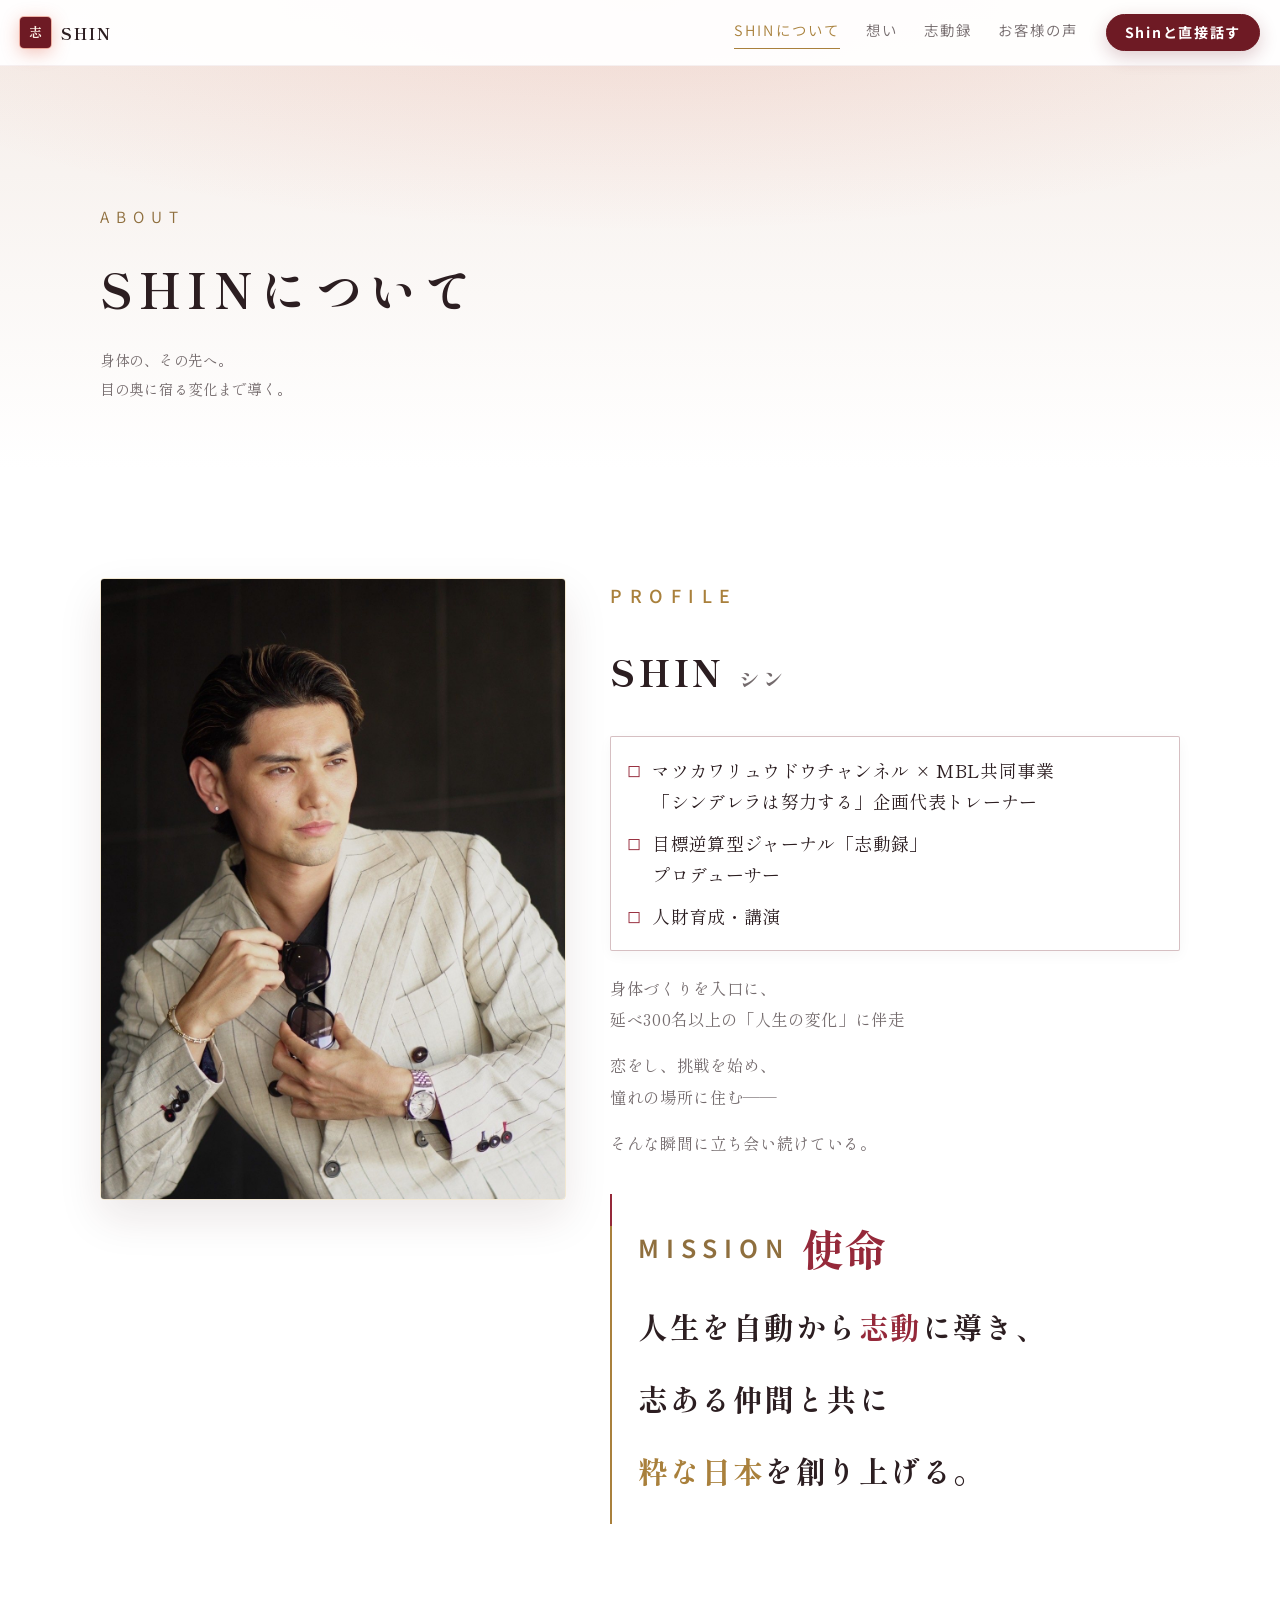
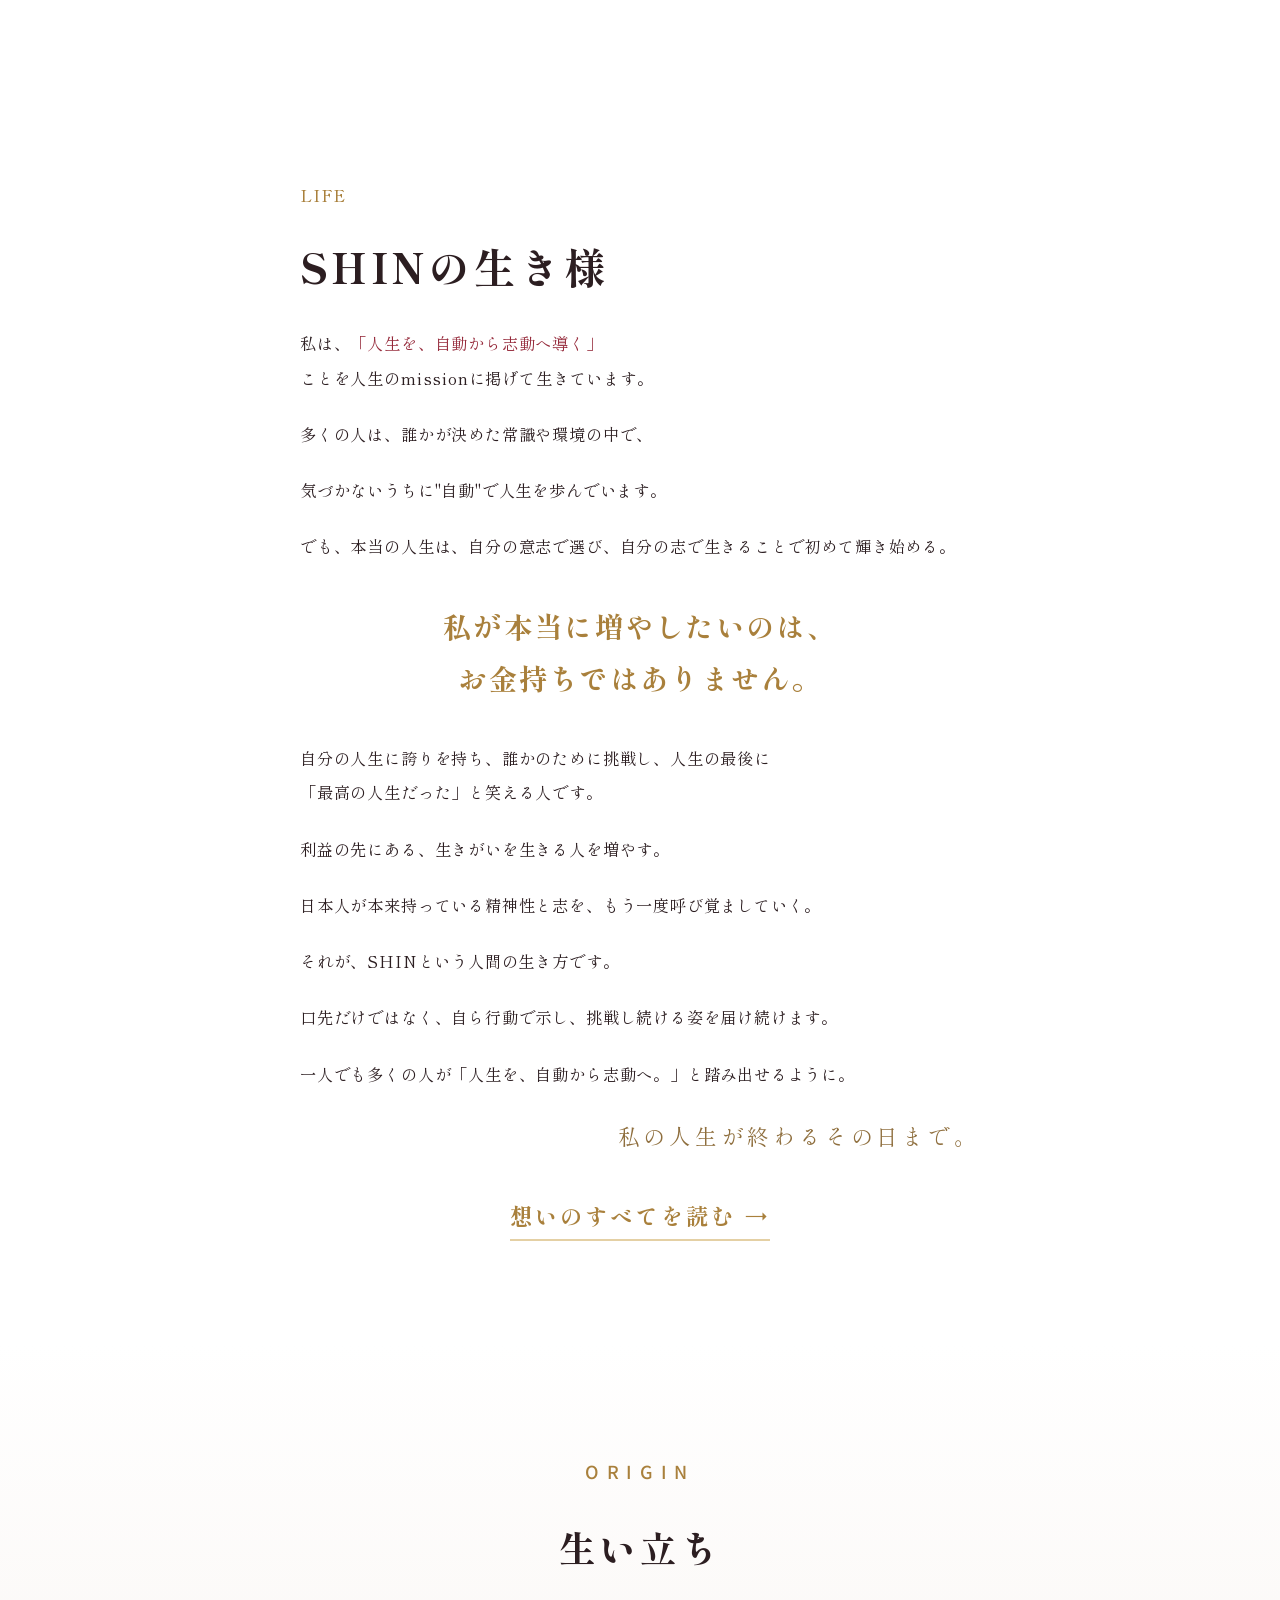
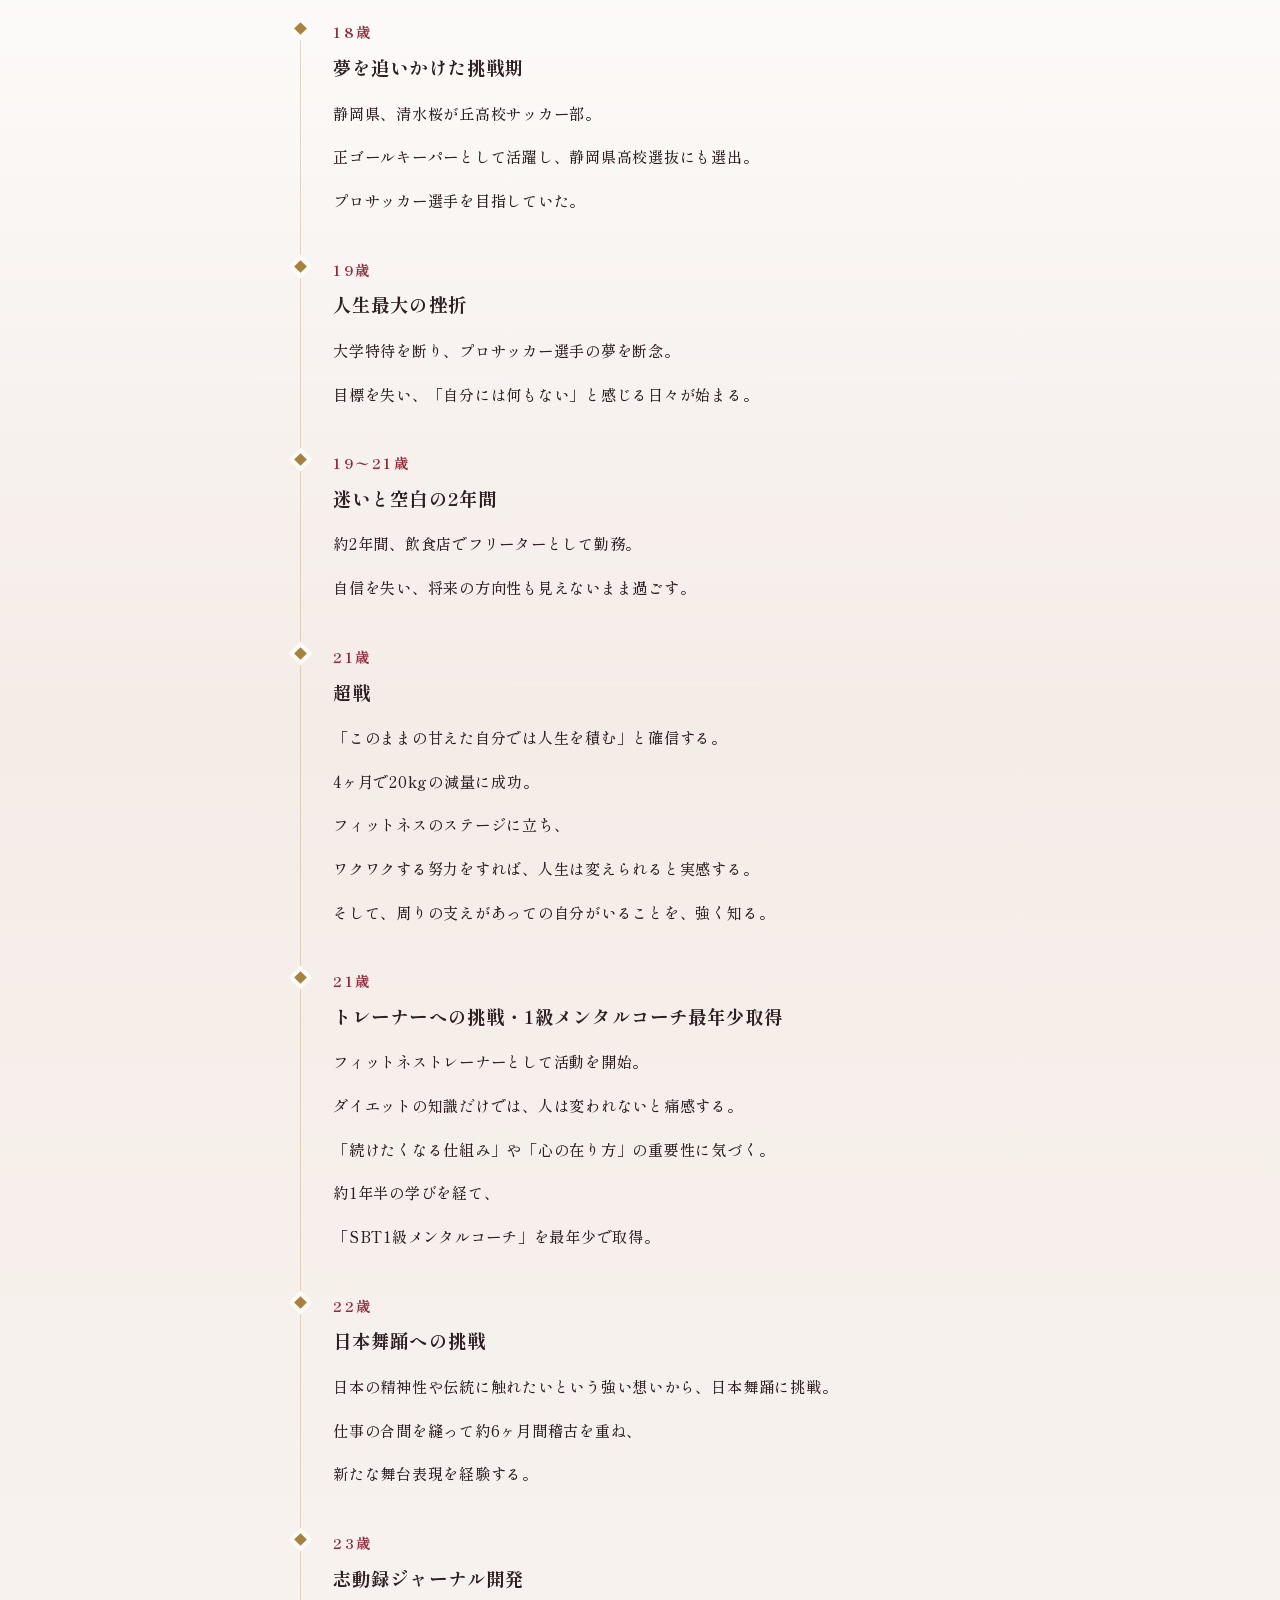
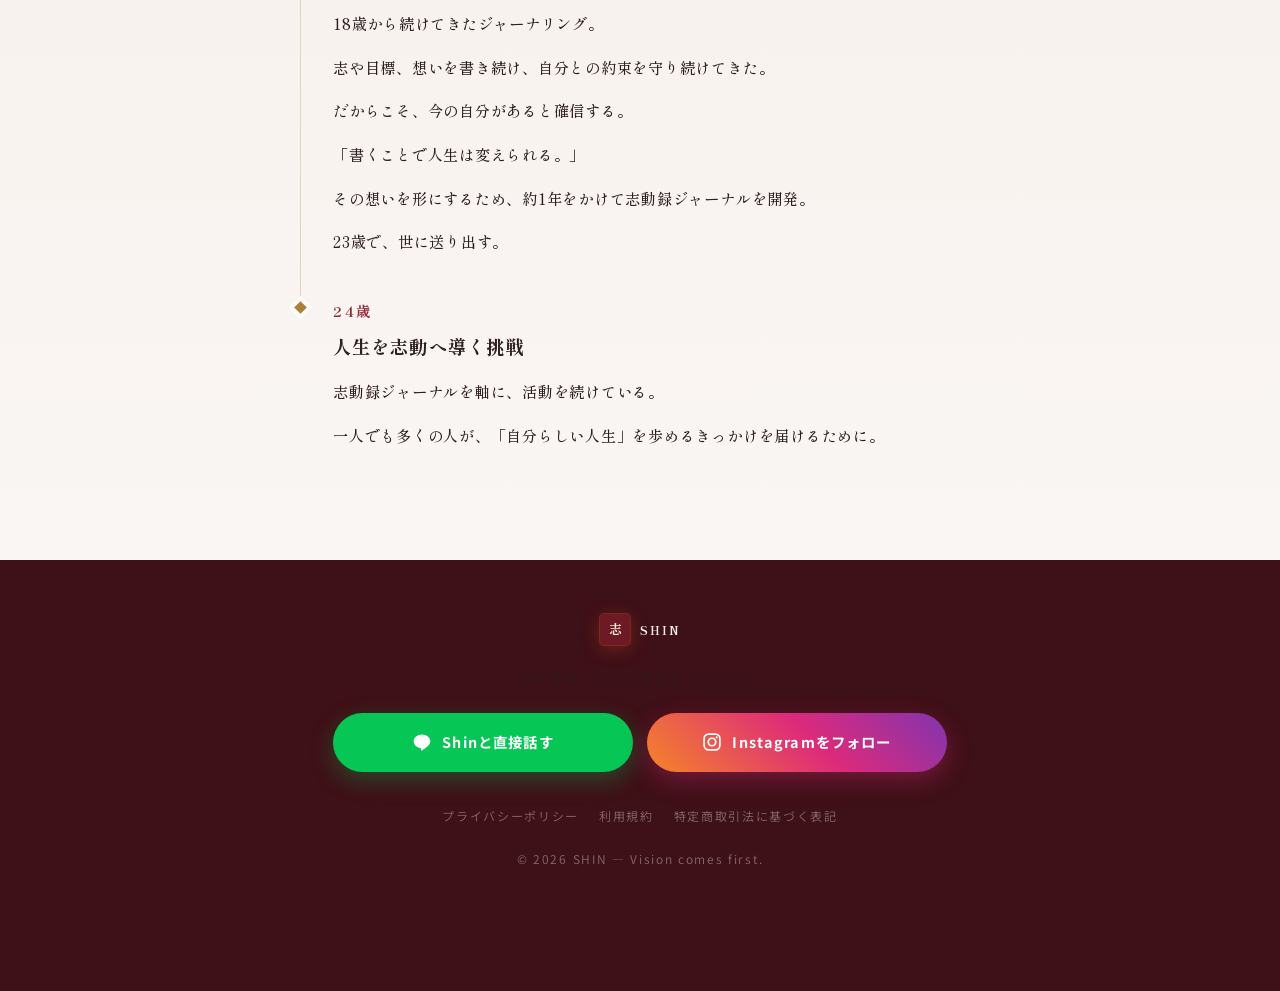
==== about.html @ 87d33501 "フッターに利用規約・特商法・プライバシーへのリンクを追加する。 Co-authored-by: Cursor <cursoragent@cursor.com>" ====
<!DOCTYPE html>
<html lang="ja">
<head>
<meta charset="UTF-8">
<meta name="viewport" content="width=device-width, initial-scale=1.0">
<title>SHINについて｜SHIN Official Website</title>
<meta name="description" content="SHINのプロフィール・ミッション・活動内容。">
<link rel="preconnect" href="https://fonts.googleapis.com">
<link rel="preconnect" href="https://fonts.gstatic.com" crossorigin>
<link href="https://fonts.googleapis.com/css2?family=Shippori+Mincho:wght@500;600;700;800&family=Noto+Sans+JP:wght@350;400;500;700&display=swap" rel="stylesheet">
<link rel="stylesheet" href="css/1-tokens.css">
<link rel="stylesheet" href="css/2-base.css">
<link rel="stylesheet" href="css/3-layout.css">
<link rel="stylesheet" href="css/4-components.css">
<link rel="stylesheet" href="css/5-blocks.css">
<link rel="stylesheet" href="css/pages/about.css">
<link rel="stylesheet" href="css/cta.css">
</head>
<body>
<header>
  <a class="brand home-brand" href="index.html" aria-label="SHIN ホーム"><span class="seal">志</span>SHIN</a>
  <div class="header-right">
  <nav><a href="about.html" class="act">SHINについて</a><a href="story.html" class="">想い</a><a href="journal.html" class="">志動録</a><a href="voice.html" class="">お客様の声</a></nav>
  <button class="nav-toggle" type="button" aria-label="メニューを開く" aria-expanded="false"><span></span><span></span></button>
  <a class="header-cta header-cta-line" href="https://lin.ee/riYjWrx" target="_blank" rel="noopener"><span class="cta-label-long">Shinと直接話す</span><span class="cta-label-short">直接話す</span></a>
  </div>
</header>

<div class="page-hero">
  <div class="wrap">
    <span class="en">ABOUT</span>
    <h1>SHINについて</h1>
    <p class="desc">身体の、その先へ。<br>目の奥に宿る変化まで導く。</p>
  </div>
</div>
<section>
  <div class="wrap prof-grid">
    <div class="prof-visual">
      <div class="prof-photo fx"><img src="img/hero_sunglasses.jpg" alt="SHIN" loading="lazy"></div>
    </div>
    <div>
      <p class="eyebrow fx">PROFILE</p>
      <h2 class="fx">SHIN<span style="font-size:.55em;color:var(--ink-dim);margin-left:14px;letter-spacing:.2em">シン</span></h2>
      <ul class="prof-roles fx">
        <li><span class="prof-role-main"><span class="role-keep">マツカワリュウドウチャンネル × MBL共同事業</span><br>「シンデレラは努力する」企画代表トレーナー</span></li>
        <li><span class="prof-role-main">目標逆算型ジャーナル「志動録」<br>プロデューサー</span></li>
        <li><span class="prof-role-main">人財育成・講演</span></li>
      </ul>
      <div class="prof-leads">
        <p class="lead fx">身体づくりを入口に、<br>延べ300名以上の「人生の変化」に伴走</p>
        <p class="lead fx">恋をし、挑戦を始め、<br>憧れの場所に住む——</p>
        <p class="lead fx">そんな瞬間に立ち会い続けている。</p>
      </div>
      <div class="mission-block fx">
        <p class="mission-label">MISSION<em>使命</em></p>
        <div class="mission-lines">
          <p>人生を自動から<span style="color:var(--vermilion-bright)">志動</span>に導き、</p>
          <p>志ある仲間と共に</p>
          <p><span style="color:var(--gold)">粋な日本</span>を創り上げる。</p>
        </div>
      </div>
    </div>
  </div>
</section>

<section class="life-sec">
  <div class="wrap life-body">
    <p class="eyebrow fx">LIFE</p>
    <h2 class="fx">SHINの生き様</h2>
    <p class="fx">私は、<em>「人生を、自動から志動へ導く」</em><br>ことを人生のmissionに掲げて生きています。</p>
    <p class="fx">多くの人は、誰かが決めた常識や環境の中で、</p>
    <p class="fx">気づかないうちに"自動"で人生を歩んでいます。</p>
    <p class="fx">でも、本当の人生は、自分の意志で選び、自分の志で生きることで初めて輝き始める。</p>
    <p class="pull fx">私が本当に増やしたいのは、<br>お金持ちではありません。</p>
    <p class="fx">自分の人生に誇りを持ち、誰かのために挑戦し、人生の最後に「最高の人生だった」と笑える人です。</p>
    <p class="fx">利益の先にある、生きがいを生きる人を増やす。</p>
    <p class="fx">日本人が本来持っている精神性と志を、もう一度呼び覚ましていく。</p>
    <p class="fx">それが、SHINという人間の生き方です。</p>
    <p class="fx">口先だけではなく、自ら行動で示し、挑戦し続ける姿を届け続けます。</p>
    <p class="fx">一人でも多くの人が「人生を、自動から志動へ。」と踏み出せるように。</p>
    <p class="sig fx">私の人生が終わるその日まで。</p>
    <div class="fx" style="margin-top:40px;text-align:center"><a class="link-more" href="story.html">想いのすべてを読む →</a></div>
  </div>
</section>

<section class="origin-sec">
  <div class="wrap">
    <p class="eyebrow center fx">ORIGIN</p>
    <h2 class="fx" style="text-align:center;margin-bottom:40px">生い立ち</h2>
    <div class="origin-list">
      <article class="origin-item fx">
        <div class="origin-age">18歳</div>
        <h3 class="origin-title">夢を追いかけた挑戦期</h3>
        <div class="origin-body">
          <p>静岡県、清水桜が丘高校サッカー部。</p>
          <p>正ゴールキーパーとして活躍し、静岡県高校選抜にも選出。</p>
          <p>プロサッカー選手を目指していた。</p>
        </div>
      </article>
      <article class="origin-item fx">
        <div class="origin-age">19歳</div>
        <h3 class="origin-title">人生最大の挫折</h3>
        <div class="origin-body">
          <p>大学特待を断り、プロサッカー選手の夢を断念。</p>
          <p>目標を失い、「自分には何もない」と感じる日々が始まる。</p>
        </div>
      </article>
      <article class="origin-item fx">
        <div class="origin-age">19〜21歳</div>
        <h3 class="origin-title">迷いと空白の2年間</h3>
        <div class="origin-body">
          <p>約2年間、飲食店でフリーターとして勤務。</p>
          <p>自信を失い、将来の方向性も見えないまま過ごす。</p>
        </div>
      </article>
      <article class="origin-item fx">
        <div class="origin-age">21歳</div>
        <h3 class="origin-title">超戦</h3>
        <div class="origin-body">
          <p>「このままの甘えた自分では人生を積む」と確信する。</p>
          <p>4ヶ月で20kgの減量に成功。</p>
          <p>フィットネスのステージに立ち、</p>
          <p>ワクワクする努力をすれば、人生は変えられると実感する。</p>
          <p>そして、周りの支えがあっての自分がいることを、強く知る。</p>
        </div>
      </article>
      <article class="origin-item fx">
        <div class="origin-age">21歳</div>
        <h3 class="origin-title">トレーナーへの挑戦・1級メンタルコーチ最年少取得</h3>
        <div class="origin-body">
          <p>フィットネストレーナーとして活動を開始。</p>
          <p>ダイエットの知識だけでは、人は変われないと痛感する。</p>
          <p>「続けたくなる仕組み」や「心の在り方」の重要性に気づく。</p>
          <p>約1年半の学びを経て、</p>
          <p>「SBT1級メンタルコーチ」を最年少で取得。</p>
        </div>
      </article>
      <article class="origin-item fx">
        <div class="origin-age">22歳</div>
        <h3 class="origin-title">日本舞踊への挑戦</h3>
        <div class="origin-body">
          <p>日本の精神性や伝統に触れたいという強い想いから、日本舞踊に挑戦。</p>
          <p>仕事の合間を縫って約6ヶ月間稽古を重ね、</p>
          <p>新たな舞台表現を経験する。</p>
        </div>
      </article>
      <article class="origin-item fx">
        <div class="origin-age">23歳</div>
        <h3 class="origin-title">志動録ジャーナル開発</h3>
        <div class="origin-body">
          <p>18歳から続けてきたジャーナリング。</p>
          <p>志や目標、想いを書き続け、自分との約束を守り続けてきた。</p>
          <p>だからこそ、今の自分があると確信する。</p>
          <p>「書くことで人生は変えられる。」</p>
          <p>その想いを形にするため、約1年をかけて志動録ジャーナルを開発。</p>
          <p>23歳で、世に送り出す。</p>
        </div>
      </article>
      <article class="origin-item fx">
        <div class="origin-age">24歳</div>
        <h3 class="origin-title">人生を志動へ導く挑戦</h3>
        <div class="origin-body">
          <p>志動録ジャーナルを軸に、活動を続けている。</p>
          <p>一人でも多くの人が、「自分らしい人生」を歩めるきっかけを届けるために。</p>
        </div>
      </article>
    </div>
  </div>
</section>

<footer>
  <a class="brand" href="index.html"><span class="seal">志</span>SHIN</a>
  <p class="follow-lead">最新情報・日々の発信はこちらから</p>
  <div class="sns-btns">
    <a class="sns-btn line" href="https://lin.ee/riYjWrx" target="_blank" rel="noopener">
      <svg viewBox="0 0 24 24" width="20" height="20" fill="currentColor" aria-hidden="true"><path d="M12 3C6.5 3 2 6.7 2 11.2c0 4 3.4 7.4 8 8.1.3.1.8.2.9.5.1.3.1.7 0 1 0 0-.1.7-.1.8-.1.3-.2 1 .9.5s5.8-3.4 7.9-5.9c1.5-1.6 2.4-3.2 2.4-5C22 6.7 17.5 3 12 3z"/></svg>
      Shinと直接話す
    </a>
    <a class="sns-btn ig" href="https://www.instagram.com/shinnnn.1/" target="_blank" rel="noopener">
      <svg viewBox="0 0 24 24" width="20" height="20" fill="none" stroke="currentColor" stroke-width="2"><rect x="2.5" y="2.5" width="19" height="19" rx="5.5"/><circle cx="12" cy="12" r="4.5"/><circle cx="17.6" cy="6.4" r="1.3" fill="currentColor" stroke="none"/></svg>
      Instagramをフォロー
    </a>
  </div>
  <div class="footer-legal" aria-label="規約・ポリシー">
    <a href="privacy.html">プライバシーポリシー</a>
    <a href="terms.html">利用規約</a>
    <a href="tokusho.html">特定商取引法に基づく表記</a>
  </div>
  <p>© 2026 SHIN — Vision comes first.</p>
</footer>
<div class="sticky-cta" id="stickyCta"><a class="btn-line" href="https://lin.ee/riYjWrx" target="_blank" rel="noopener"><svg viewBox="0 0 24 24" width="20" height="20" fill="currentColor" aria-hidden="true"><path d="M12 3C6.5 3 2 6.7 2 11.2c0 4 3.4 7.4 8 8.1.3.1.8.2.9.5.1.3.1.7 0 1 0 0-.1.7-.1.8-.1.3-.2 1 .9.5s5.8-3.4 7.9-5.9c1.5-1.6 2.4-3.2 2.4-5C22 6.7 17.5 3 12 3z"/></svg>Shinと直接話す</a></div>
<script>
const io=new IntersectionObserver(es=>{es.forEach(e=>{if(e.isIntersecting){e.target.classList.add('on');io.unobserve(e.target)}})},{threshold:.15});
document.querySelectorAll('.fx').forEach(el=>io.observe(el));
const st=document.getElementById('stickyCta');
if(st){const h=document.querySelector('.page-hero,.hero,.j-hero');
if(h){new IntersectionObserver(es=>{st.classList.toggle('show',!es[0].isIntersecting)},{threshold:.1}).observe(h);}}
const navToggle=document.querySelector('.nav-toggle');
if(navToggle){
  const closeNav=()=>{navToggle.setAttribute('aria-expanded','false');document.body.classList.remove('nav-open')};
  navToggle.addEventListener('click',()=>{
    const open=navToggle.getAttribute('aria-expanded')==='true';
    navToggle.setAttribute('aria-expanded',open?'false':'true');
    document.body.classList.toggle('nav-open',!open);
  });
  document.querySelectorAll('header nav a').forEach(a=>a.addEventListener('click',closeNav));
  window.addEventListener('keydown',e=>{if(e.key==='Escape')closeNav()});
}

</script>
</body>
</html>
---- css/1-tokens.css ----
:root{
  --bg-deep:#F4ECE7; --bg-wine:#FFFFFF; --bg-wine-2:#FAF6F3;
  --gold:#A9803C; --gold-soft:#8F6F3E;
  --vermilion:#6E1A24; --vermilion-bright:#95293A;
  --enji-deep:#3E1017;
  --ink:#2C1E21; --ink-dim:rgba(44,30,33,.66);
  --serif:'Shippori Mincho',serif; --sans:'Noto Sans JP',sans-serif;
  --maxw:1080px;
}
---- css/2-base.css ----
*{margin:0;padding:0;box-sizing:border-box}
html{scroll-behavior:smooth;overflow-x:clip}
body{background:var(--bg-wine);color:var(--ink);font-family:var(--sans);font-weight:350;line-height:2;letter-spacing:.06em;overflow-x:hidden;line-break:strict;word-break:keep-all}
h1,h2,h3{text-wrap:balance}
p{text-wrap:pretty}
img{max-width:100%;display:block}
a{color:inherit;text-decoration:none}
.fx{opacity:0;transform:translateY(26px);transition:opacity .9s cubic-bezier(.2,.7,.2,1),transform .9s cubic-bezier(.2,.7,.2,1)}
.fx.on{opacity:1;transform:none}
@media(prefers-reduced-motion:reduce){*,*::before,*::after{animation:none!important;transition:none!important}.fx{opacity:1;transform:none}}

@media (max-width: 819px) {
  body {
    letter-spacing: .04em;
    line-height: 1.85;
  }
}
---- css/3-layout.css ----
.seal{display:inline-flex;align-items:center;justify-content:center;width:2.6em;height:2.6em;background:var(--vermilion);color:#FBEFE4;font-family:var(--serif);font-weight:800;font-size:1rem;border-radius:4px;box-shadow:0 0 0 1px rgba(216,73,43,.35),0 4px 18px rgba(216,73,43,.35);letter-spacing:0;line-height:1}
header{position:fixed;top:0;left:0;right:0;z-index:100;display:flex;align-items:center;justify-content:space-between;gap:20px;padding:14px 20px;background:rgba(255,255,255,.94);border-bottom:1px solid rgba(110,26,36,.06)}
.brand{display:flex;align-items:center;gap:10px;font-family:var(--serif);font-weight:700;letter-spacing:.14em}
.brand .seal{font-size:.8rem;width:2.4em;height:2.4em}
.home-brand{color:var(--ink);flex-shrink:0;transition:opacity .3s}
.home-brand:hover{opacity:.72}
.header-right{display:flex;align-items:center;gap:28px;margin-left:auto}
.nav-toggle{display:inline-flex;flex-direction:column;justify-content:center;gap:6px;width:42px;height:42px;padding:10px;border:1px solid rgba(169,128,60,.45);background:rgba(255,255,255,.72);cursor:pointer;border-radius:2px;transition:border-color .3s,background .3s;position:relative;z-index:2}
.nav-toggle span{display:block;height:1px;background:var(--gold);transition:transform .3s,opacity .3s}
.nav-toggle[aria-expanded="true"]{border-color:var(--vermilion);background:#fff}
.nav-toggle[aria-expanded="true"] span:nth-child(1){transform:translateY(3.5px) rotate(45deg)}
.nav-toggle[aria-expanded="true"] span:nth-child(2){transform:translateY(-3.5px) rotate(-45deg)}
header nav{display:none}
.header-cta{font-size:.82rem;letter-spacing:.12em;border:1px solid var(--gold);color:var(--gold);padding:8px 14px;border-radius:2px;transition:background .3s,color .3s;white-space:nowrap}
.header-cta:hover{background:var(--vermilion);border-color:var(--vermilion);color:#fff}
@media(max-width:819px){
  header{padding:10px 14px}
  .header-right{gap:10px}
  .brand{font-size:.95rem;gap:8px}
  .brand .seal{font-size:.72rem;width:2.1em;height:2.1em}
  header nav{
    position:fixed;
    top:62px;
    left:14px;
    right:14px;
    display:none;
    flex-direction:column;
    gap:0;
    padding:8px 0;
    background:#fff;
    border:1px solid rgba(169,128,60,.28);
    border-radius:4px;
    box-shadow:0 18px 40px rgba(62,16,23,.16);
    z-index:110;
  }
  body.nav-open header nav{display:flex}
  header nav a{display:block;padding:16px 22px;font-size:.95rem;letter-spacing:.18em;color:var(--ink);border-bottom:1px solid rgba(110,26,36,.08)}
  header nav a:last-child{border-bottom:none}
  header nav a.act{color:var(--vermilion-bright);border-bottom-color:rgba(110,26,36,.08)}
  header nav a:hover{color:var(--gold);background:rgba(249,243,238,.7)}
  section{overflow-x:clip;padding:80px 16px 64px}
  .sticky-cta{padding-bottom:calc(12px + env(safe-area-inset-bottom))}
}
@media(min-width:820px){
  .nav-toggle{display:none}
  header nav{display:flex;gap:26px;font-size:.9rem;letter-spacing:.14em;position:static;opacity:1;visibility:visible;transform:none;pointer-events:auto;background:none;border:none;box-shadow:none;padding:0;flex-direction:row}
  header nav a{color:var(--ink-dim);padding:0;border:none;font-size:inherit}
  header nav a.act{color:var(--gold);border-bottom:1px solid var(--gold);padding-bottom:4px}
  header nav a:hover{color:var(--gold);background:none}
  .header-cta{font-size:.88rem;padding:8px 18px}
}
section{padding:110px 24px;position:relative}
.wrap{max-width:var(--maxw);margin:0 auto}
.eyebrow{display:flex;align-items:center;gap:18px;font-size:clamp(.98rem,1.6vw,1.12rem);letter-spacing:.42em;color:var(--gold);margin-bottom:26px;font-weight:500}
.eyebrow::before{display:none}
.eyebrow.center{justify-content:center}
.eyebrow-lg{font-size:clamp(1.15rem,4.6vw,1.55rem);font-weight:700;letter-spacing:.28em;margin-bottom:22px}
footer{background:var(--enji-deep);padding:54px 24px 120px;text-align:center;font-size:.75rem;color:rgba(245,239,230,.4);letter-spacing:.14em}
footer .brand{justify-content:center;margin-bottom:20px;color:#F5EDE7}
.footer-legal{display:flex;flex-direction:column;align-items:center;gap:10px;margin:8px 0 22px;list-style:none;padding:0;position:static;background:none;border:none;box-shadow:none}
.footer-legal a{color:rgba(245,239,230,.4);font-size:.75rem;letter-spacing:.14em;line-height:1.6;text-decoration:none;transition:color .25s,opacity .25s}
.footer-legal a:hover{color:rgba(245,239,230,.7)}
@media(min-width:560px){
  .footer-legal{flex-direction:row;flex-wrap:wrap;justify-content:center;gap:8px 20px}
}
.follow-lead{color:var(--ink-dim);font-size:.8rem;letter-spacing:.16em;margin-bottom:22px}
.sns-btns{display:flex;flex-direction:column;gap:14px;align-items:center;margin-bottom:34px}
@media(min-width:560px){.sns-btns{flex-direction:row;justify-content:center}}
.sns-btn{display:inline-flex;align-items:center;justify-content:center;gap:10px;width:min(100%,300px);padding:15px 22px;border-radius:999px;font-size:.9rem;font-weight:700;letter-spacing:.08em;color:#fff;transition:transform .3s,box-shadow .3s}
.sns-btn:hover{transform:translateY(-2px)}
.sns-btn.ig{background:linear-gradient(45deg,#F58529,#DD2A7B 55%,#8134AF);box-shadow:0 8px 24px rgba(221,42,123,.35)}
.sns-btn.line{background:#06C755;box-shadow:0 8px 24px rgba(6,199,85,.3)}
.sticky-cta{position:fixed;left:0;right:0;bottom:0;z-index:60;padding:12px 16px calc(12px + env(safe-area-inset-bottom));background:linear-gradient(0deg,rgba(255,255,255,.97),rgba(255,255,255,.9));border-top:1px solid rgba(110,26,36,.15);box-shadow:0 -8px 24px rgba(62,16,23,.08);transform:translateY(110%);transition:transform .5s cubic-bezier(.2,.7,.2,1)}
.sticky-cta.show{transform:none}
.sticky-cta a{display:block;text-align:center;font-weight:700;font-size:.92rem;letter-spacing:.14em;color:#fff;background:linear-gradient(90deg,#5A1420,#8A2334);padding:15px;border-radius:999px}
@media(min-width:820px){.sticky-cta{display:none}}

/* dissolved from mobile.css — shared layout mobile */
@media (max-width: 819px) {

  html { overflow-x: clip; }
  .wrap,
  section,
  .page-hero,
  .hero,
  .hero-photos,
  .hero-inner,
  .cta-sec .wrap {
    min-width: 0;
    max-width: 100%;
  }
  section {
    overflow-x: clip;
    padding: 80px 16px 64px;
  }
  header nav a {
    font-size: clamp(.88rem, 3.4vw, .92rem);
    letter-spacing: .14em;
    padding: 14px 18px;
  }
  .brand {
    font-size: clamp(.88rem, 3.2vw, .92rem);
    letter-spacing: .1em;
  }
  .eyebrow {
    gap: 10px;
    letter-spacing: .24em;
    font-size: clamp(.78rem, 3vw, .86rem);
    margin-bottom: 18px;
  }
  .eyebrow.eyebrow-lg {
    font-size: clamp(1.12rem, 4.4vw, 1.38rem);
    font-weight: 700;
    letter-spacing: .2em;
    gap: 14px;
    margin-bottom: 20px;
  }
  .eyebrow::before,
  .eyebrow.eyebrow-lg::before {
    display: none;
  }
  .sns-btn {
    font-size: clamp(.82rem, 3.2vw, .88rem);
    padding: 13px 18px;
    letter-spacing: .06em;
  }
  .header-cta {
    font-size: .74rem;
    padding: 7px 10px;
    letter-spacing: .08em;
  }
  .sticky-cta a {
    font-size: clamp(.84rem, 3.2vw, .88rem);
    padding: 13px;
    letter-spacing: .1em;
  }
  footer {
    padding-bottom: 96px;
    font-size: .7rem;
  }

}
---- css/4-components.css ----
/* Shared components — headings, hero, buttons, cards */

h1, h2, h3 {
  font-family: var(--serif);
}

h2 {
  font-family: var(--serif);
  font-weight: 800;
  font-size: clamp(1.55rem, 4.6vw, 2.3rem);
  line-height: 1.7;
  letter-spacing: .1em;
  margin-bottom: 34px;
}

h2 em,
h1 em {
  font-style: normal;
  color: var(--vermilion-bright);
}

.lead {
  font-family: var(--serif);
  color: var(--ink-dim);
  font-size: .95rem;
  max-width: 620px;
}

/* サブページ共通ヒーロー（ページ固有の上書きは各 HTML に残す） */
.page-hero {
  min-height: 52svh;
  display: flex;
  align-items: flex-end;
  padding: 140px 24px 64px;
  background:
    radial-gradient(120% 90% at 50% 0%, rgba(216, 73, 43, .13), transparent 55%),
    linear-gradient(180deg, var(--bg-deep), var(--bg-wine));
}

.page-hero .wrap {
  width: 100%;
}

.page-hero h1 {
  font-family: var(--serif);
  font-weight: 700;
  font-size: clamp(1.9rem, 6vw, 3rem);
  letter-spacing: .14em;
  line-height: 1.6;
}

.page-hero .en {
  font-size: clamp(.85rem, 1.2vw, .98rem);
  letter-spacing: .46em;
  color: var(--gold-soft);
  margin-bottom: 18px;
  display: block;
}

.page-hero .desc,
.page-hero .desc-after {
  font-family: var(--serif);
  color: var(--ink-dim);
  font-size: .9rem;
  margin-top: 20px;
  max-width: 560px;
  letter-spacing: .05em;
  line-height: 2;
}

.page-hero .desc-after {
  margin-top: 12px;
}

.btn-fire {
  display: inline-block;
  font-weight: 700;
  font-size: 1rem;
  letter-spacing: .16em;
  color: #fff;
  background: linear-gradient(90deg, #5A1420, #8A2334);
  padding: 20px 58px;
  border-radius: 999px;
  box-shadow: 0 12px 32px rgba(90, 20, 32, .35);
  transition: transform .3s, box-shadow .3s;
  border: none;
  cursor: pointer;
  font-family: var(--sans);
}

.btn-fire:hover {
  transform: translateY(-2px);
  box-shadow: 0 16px 40px rgba(90, 20, 32, .45);
}

/* link-more — base + headings 吸収を1定義に統合 */
.link-more {
  font-family: var(--serif);
  font-size: clamp(1.08rem, 4.2vw, 1.42rem);
  font-weight: 700;
  letter-spacing: .14em;
  line-height: 1.55;
  color: var(--gold);
  border-bottom: 2px solid rgba(201, 162, 75, .5);
  padding-bottom: 8px;
  transition: opacity .3s;
}

.link-more:hover {
  opacity: .7;
}

.life-sec .link-more,
.why-sec .link-more {
  font-family: var(--serif);
  font-size: clamp(1.1rem, 4.2vw, 1.4rem);
  font-weight: 700;
  letter-spacing: .14em;
  line-height: 1.55;
  padding-bottom: 8px;
  border-bottom-width: 2px;
}

.card-grid {
  display: grid;
  gap: 22px;
}

@media (min-width: 820px) {
  .card-grid.c3 {
    grid-template-columns: repeat(3, 1fr);
  }

  .card-grid.c2 {
    grid-template-columns: repeat(2, 1fr);
  }
}

.card {
  background: #fff;
  border: 1px solid rgba(110, 26, 36, .12);
  border-radius: 6px;
  padding: 30px 26px;
  box-shadow: 0 8px 28px rgba(62, 16, 23, .07);
}

.card h3 {
  font-family: var(--serif);
  font-size: 1.15rem;
  letter-spacing: .12em;
  color: var(--gold);
  margin-bottom: 14px;
  font-weight: 700;
}

.card p {
  font-size: .88rem;
  color: var(--ink-dim);
}

.checklist {
  list-style: none;
  display: grid;
  gap: 14px;
  margin: 30px 0;
}

.checklist li {
  display: flex;
  gap: 14px;
  align-items: flex-start;
  font-size: .95rem;
}

.checklist li::before {
  content: "";
  flex: none;
  width: 9px;
  height: 9px;
  margin-top: 14px;
  background: var(--vermilion);
  transform: rotate(45deg);
}

.ph {
  border: 1px dashed rgba(110, 26, 36, .3);
  border-radius: 6px;
  display: flex;
  align-items: center;
  justify-content: center;
  color: var(--ink-dim);
  font-size: .78rem;
  letter-spacing: .2em;
  background: #F3EAE5;
}

@media (max-width: 819px) {
  .lead {
    font-size: clamp(.84rem, 3.4vw, .9rem);
    line-height: 1.82;
    letter-spacing: .03em;
  }

  .page-hero {
    min-height: auto;
    padding: 118px 18px 52px;
    overflow: hidden;
  }

  .page-hero h1 {
    font-size: clamp(1.55rem, 6.2vw, 1.95rem);
    letter-spacing: .08em;
    line-height: 1.55;
  }

  .page-hero .en {
    letter-spacing: .26em;
    font-size: clamp(.76rem, 2.8vw, .84rem);
    margin-bottom: 14px;
  }

  .page-hero .desc,
  .page-hero .desc-after {
    font-size: clamp(.82rem, 3.3vw, .88rem);
    line-height: 1.82;
    letter-spacing: .03em;
  }

  .btn-fire {
    font-size: clamp(.86rem, 3.4vw, .9rem);
    padding: 15px 28px;
    letter-spacing: .1em;
  }

  .link-more {
    font-size: clamp(1.02rem, 4.5vw, 1.22rem);
    letter-spacing: .14em;
  }

  .life-sec .link-more,
  .why-sec .link-more {
    font-size: clamp(1.08rem, 4.4vw, 1.28rem);
    letter-spacing: .12em;
    line-height: 1.55;
    padding-bottom: 8px;
    border-bottom-width: 2px;
  }

  .card {
    padding: 20px 16px;
  }

  .card h3 {
    font-size: clamp(.92rem, 3.6vw, 1rem);
    letter-spacing: .08em;
    margin-bottom: 8px;
  }

  .card p {
    font-size: clamp(.8rem, 3.2vw, .86rem);
    line-height: 1.78;
  }

  .checklist li {
    font-size: clamp(.84rem, 3.3vw, .9rem);
    line-height: 1.72;
  }

  /* dissolved from mobile.css — after base h2 so cascade wins */
  p, li, h1, h2, h3,
  .lead, .desc, .desc-after,
  .mission-lead, .mission-lines p,
  .essay-copy, .story-quote, .big-quote,
  .stat .label, .stat .num,
  .origin-body p, .origin-title,
  .life-body p, .why-body p,
  .card p, .card h3,
  .prof-role-main, .prof-role-sub,
  .cinderella-brand, .cin-brand,
  .lecture-text p, .change-list li,
  .j-hero .desc p, .follow-lead {
    word-break: normal;
    overflow-wrap: break-word;
    max-width: 100%;
  }

  h2 {
    font-size: clamp(1.15rem, 4.5vw, 1.52rem);
    letter-spacing: .04em;
    line-height: 1.55;
    margin-bottom: 20px;
    text-wrap: pretty;
  }

  h3 {
    font-size: clamp(.98rem, 3.8vw, 1.1rem);
    letter-spacing: .04em;
    line-height: 1.55;
  }
}
---- css/5-blocks.css ----
/* Shared blocks — mission / essay / yt (2+ pages) */

.mission-block {
  position: relative;
  margin: 34px 0;
  padding: 24px 0 24px 26px;
  border-left: 2px solid var(--gold);
}

.mission-block::before {
  content: "";
  position: absolute;
  left: -2px;
  top: 0;
  width: 2px;
  height: 32px;
  background: var(--vermilion-bright);
}

.mission-label,
.essay-block .essay-label {
  display: flex;
  align-items: center;
  gap: 12px;
  font-size: clamp(1.28rem, 4.6vw, 1.55rem);
  font-weight: 600;
  letter-spacing: .28em;
  color: var(--gold-soft);
  margin-bottom: 22px;
}

.mission-label em,
.essay-block .essay-label em {
  font-style: normal;
  font-family: var(--serif);
  font-size: clamp(1.7rem, 6vw, 2.35rem);
  font-weight: 800;
  letter-spacing: 0;
  line-height: 1.4;
  color: var(--vermilion-bright);
  font-feature-settings: "palt" 0, "pkna" 0;
  font-kerning: none;
  -webkit-font-smoothing: antialiased;
  text-rendering: optimizeLegibility;
}

.mission-label em {
  font-size: clamp(1.95rem, 7.2vw, 2.65rem);
}

.mission {
  font-family: var(--serif);
  font-size: 1.05rem;
  line-height: 2.4;
  margin: 0;
  letter-spacing: .05em;
}

.mission-lines {
  display: grid;
  gap: 16px;
}

.mission-lines p {
  font-family: var(--serif);
  font-size: clamp(1.38rem, 3.2vw, 1.85rem);
  font-weight: 700;
  letter-spacing: .05em;
  line-height: 1.9;
  margin: 0;
}

.essay-block {
  margin: 28px 0 0;
}

.essay-copy {
  font-family: var(--serif);
  font-size: clamp(.98rem, 1.5vw, 1.08rem);
  line-height: 2.4;
  letter-spacing: .08em;
  margin: 0 0 16px;
}

.essay-copy em {
  font-style: normal;
  color: var(--vermilion-bright);
}

.essay-copy .gold {
  color: var(--gold);
}

.mission-lead {
  font-family: var(--serif);
  font-size: clamp(1rem, 1.8vw, 1.12rem);
  line-height: 2.4;
  letter-spacing: .1em;
  color: var(--ink);
  max-width: 640px;
  word-break: normal;
  overflow-wrap: break-word;
}

.mission-lead em {
  font-style: normal;
  color: var(--vermilion-bright);
}

/* 主役動画 — index + voice */
.cin-feature-vid {
  position: relative;
  display: block;
  width: 100%;
  max-width: 1080px;
  margin: 12px auto 28px;
  aspect-ratio: 16 / 9;
  border-radius: 8px;
  overflow: hidden;
  background: #1a0a0c;
  border: 1px solid rgba(110, 26, 36, .14);
  box-shadow: 0 12px 32px rgba(62, 16, 23, .14);
}
.cin-feature-vid iframe {
  position: absolute;
  inset: 0;
  width: 100%;
  height: 100%;
  border: 0;
}
@media (max-width: 819px) {
  .cin-feature-vid {
    width: calc(100% + 32px);
    max-width: none;
    margin-left: -16px;
    margin-right: -16px;
    margin-bottom: 22px;
    border-radius: 0;
    border-left: none;
    border-right: none;
  }
}

/* yt-grid / yt-card — index + voice を1定義（!important なし） */
.yt-grid {
  display: grid;
  grid-template-columns: 1fr 1fr;
  grid-template-rows: auto auto;
  gap: 2px;
  max-width: 960px;
  margin: 20px auto 0;
  width: 100%;
  min-width: 0;
  border-radius: 8px;
  overflow: hidden;
  border: 1px solid rgba(110, 26, 36, .14);
  box-shadow: 0 10px 28px rgba(62, 16, 23, .12);
  background: rgba(110, 26, 36, .14);
}

.yt-card {
  display: block;
  position: relative;
  aspect-ratio: 16 / 9;
  width: 100%;
  border-radius: 0;
  overflow: hidden;
  background: #F1E7E2 center / cover no-repeat;
  border: none;
  box-shadow: none;
  transition: opacity .3s;
}

.yt-card::before {
  content: "";
  position: absolute;
  inset: 0;
  background: linear-gradient(180deg, transparent 55%, rgba(23, 6, 7, .45));
  pointer-events: none;
}

.yt-card:hover {
  transform: none;
  box-shadow: none;
  opacity: .92;
}

.yt-card .play {
  position: absolute;
  left: 50%;
  top: 50%;
  transform: translate(-50%, -50%);
  width: 40px;
  height: 28px;
  background: rgba(216, 32, 32, .94);
  border-radius: 6px;
  display: flex;
  align-items: center;
  justify-content: center;
  box-shadow: 0 6px 18px rgba(0, 0, 0, .28);
  transition: transform .3s;
  z-index: 1;
}

.yt-card:hover .play {
  transform: translate(-50%, -50%) scale(1.08);
}

.yt-card .play::after {
  content: "";
  border-style: solid;
  border-width: 6px 0 6px 10px;
  border-color: transparent transparent transparent #fff;
  margin-left: 2px;
}

@media (min-width: 820px) {
  .yt-card .play {
    width: 48px;
    height: 34px;
    border-radius: 8px;
  }

  .yt-card .play::after {
    border-width: 7px 0 7px 12px;
    margin-left: 3px;
  }
}

.essay-traits {
  font-family: var(--serif);
  text-align: left;
  letter-spacing: .1em;
  color: var(--ink);
  font-weight: 500;
  margin: 2.2em 0;
}

.essay-emphasis {
  font-family: var(--serif);
  font-size: clamp(1.18rem, 4.6vw, 1.55rem);
  font-weight: 700;
  letter-spacing: .08em;
  line-height: 1.85;
  text-align: center;
  color: var(--ink);
  margin: 1.2em 0 1.6em;
}

.essay-emphasis .strong {
  color: var(--vermilion-bright);
  font-weight: 800;
  font-size: 1.35em;
}

.pull {
  font-family: var(--serif);
  font-weight: 700;
  font-size: clamp(1.32rem, 5.2vw, 1.78rem);
  line-height: 2.1;
  letter-spacing: .1em;
  color: var(--ink);
  border-left: 3px solid var(--vermilion);
  padding: 6px 0 6px 24px;
  margin: 2.6em 0;
}

.pull em {
  font-style: normal;
  color: var(--vermilion-bright);
  -webkit-text-fill-color: var(--vermilion-bright);
}

.life-body .pull,
.why-body .pull,
.essay .pull {
  font-size: clamp(1.32rem, 5.2vw, 1.78rem);
  font-weight: 700;
  letter-spacing: .08em;
  line-height: 1.85;
  text-align: center;
  margin: 36px 0;
  border-left: none;
  padding: 0;
  word-break: keep-all;
  line-break: strict;
  overflow-wrap: normal;
}

.life-body .pull {
  color: var(--gold);
}

.why-body .pull {
  color: var(--ink);
}

@media (max-width: 819px) {
  .mission-block {
    margin: 22px 0 0;
    padding: 16px 0 16px 14px;
  }

  .mission-label,
  .essay-block .essay-label {
    gap: 10px;
    letter-spacing: .22em;
    font-size: clamp(1.18rem, 4.8vw, 1.35rem);
    margin-bottom: 18px;
    align-items: center;
  }

  .mission-label em,
  .essay-block .essay-label em {
    letter-spacing: 0;
    font-size: clamp(1.55rem, 6.5vw, 1.95rem);
    font-weight: 800;
    line-height: 1.4;
    font-feature-settings: "palt" 0, "pkna" 0;
    font-kerning: none;
  }

  .mission-label em {
    font-size: clamp(1.85rem, 8vw, 2.35rem);
  }

  .mission-lines p {
    font-size: clamp(1.22rem, 5vw, 1.45rem);
    letter-spacing: .04em;
    line-height: 1.85;
    font-weight: 700;
  }

  .essay-copy {
    font-size: clamp(.84rem, 3.3vw, .9rem);
    line-height: 1.9;
    letter-spacing: .03em;
    margin-bottom: 10px;
  }

  .mission-lead {
    font-size: clamp(.84rem, 3.4vw, .9rem);
    line-height: 1.82;
    letter-spacing: .03em;
  }

  .yt-grid {
    display: grid;
    grid-template-columns: 1fr 1fr;
    gap: 2px;
    width: 100%;
    border-radius: 8px;
    overflow: hidden;
  }

  .yt-card {
    border-radius: 0;
    box-shadow: none;
    border: none;
  }

  .essay .pull,
  .life-body .pull,
  .why-body .pull {
    font-size: clamp(1.18rem, 4.6vw, 1.52rem);
    font-weight: 700;
    letter-spacing: .05em;
    line-height: 1.85;
    margin: 24px 0;
    text-align: center;
    text-wrap: balance;
  }

  .essay .pull {
    padding: 4px 0 4px 18px;
    margin: 2em 0;
  }

  .essay-emphasis,
  .why-body .essay-emphasis {
    font-size: clamp(1.12rem, 4.4vw, 1.42rem);
    letter-spacing: .06em;
    line-height: 1.75;
    margin: 1em 0 1.4em;
    text-align: center;
  }

  .essay-traits,
  .why-body .essay-traits {
    font-family: var(--serif);
    line-height: 2.2;
    letter-spacing: .06em;
    margin: 1.2em 0;
    text-align: left;
  }
}

/* dissolved from mobile.css — mission typography mobile */
@media (max-width: 819px) {
  .mission {
    font-size: clamp(.84rem, 3.3vw, .9rem);
    line-height: 1.82;
    letter-spacing: .03em;
  }
}
---- css/pages/about.css ----
/* pages/about.css — page-specific */
.prof-roles{list-style:none;display:grid;gap:12px;margin:8px 0 22px;padding:18px 16px;max-width:100%;box-sizing:border-box;border:1px solid rgba(110,26,36,.28);background:rgba(255,255,255,.88);border-radius:2px;box-shadow:0 4px 14px rgba(62,16,23,.04)}
.prof-roles li{border:none;padding:0 0 0 1.4em;display:block;position:relative;font-family:var(--serif);font-size:clamp(13px,3.4vw,1.12rem);line-height:1.7;letter-spacing:.02em;color:var(--ink);min-width:0;white-space:nowrap}
.prof-roles li::before{content:"◻";position:absolute;left:0;top:0;color:var(--vermilion-bright);font-size:.95em}
.role-keep{font-size:inherit;font-weight:inherit;letter-spacing:inherit;line-height:inherit}
.prof-role-main{font-size:inherit;line-height:inherit;letter-spacing:inherit;color:inherit}
.prof-role-sub{display:block;padding-left:0;margin-top:2px;font-size:.92em;line-height:1.6;letter-spacing:.08em;color:var(--ink-dim)}
.prof-leads{display:grid;gap:14px;margin-bottom:8px}
.prof-leads .lead{font-family:var(--serif);font-size:1.02rem;line-height:1.95;letter-spacing:.04em;margin:0}

.prof-grid{display:grid;gap:44px;min-width:0}
@media(min-width:820px){.prof-grid{grid-template-columns:.9fr 1.1fr;align-items:start}}
.prof-grid > *{min-width:0}
.prof-visual{display:grid;gap:16px;min-width:0}
.prof-photo{aspect-ratio:3/4;width:100%;overflow:hidden;border-radius:4px;border:1px solid rgba(201,162,75,.25);box-shadow:0 18px 44px rgba(62,16,23,.1)}
.prof-photo img{width:100%;height:100%;object-fit:cover;object-position:center 12%;display:block}
.origin-sec{background:linear-gradient(180deg,var(--bg-wine),var(--bg-deep) 40%,var(--bg-wine-2))}
.origin-list{position:relative;max-width:680px;margin:0 auto;display:grid;gap:0;width:100%;min-width:0}
.origin-item{position:relative;padding:0 0 40px 32px;border-left:1px solid rgba(169,128,60,.28);min-width:0;max-width:100%}
.origin-item:last-child{padding-bottom:0;border-left-color:transparent}
.origin-item::before{content:"";position:absolute;left:-5px;top:6px;width:9px;height:9px;background:var(--gold);transform:rotate(45deg);box-shadow:0 0 0 4px rgba(255,252,249,.95)}
.origin-age{font-family:var(--serif);font-size:.9rem;letter-spacing:.18em;color:var(--vermilion-bright);font-weight:700;margin-bottom:6px}
.origin-title{font-family:var(--serif);font-size:clamp(1.05rem,2.2vw,1.15rem);letter-spacing:.06em;font-weight:700;line-height:1.6;margin:0 0 16px;color:var(--ink);text-wrap:pretty}
.origin-body{display:grid;gap:14px;min-width:0}
.origin-body p{margin:0;font-family:var(--serif);font-weight:500;font-size:clamp(.88rem,1.5vw,.95rem);color:var(--ink);line-height:1.95;letter-spacing:.05em;max-width:100%;overflow-wrap:break-word;word-break:normal;line-break:strict}
.origin-sec h2{font-family:var(--serif)}
.life-sec{background:var(--bg-wine)}
.life-sec h2{font-size:clamp(1.7rem,7vw,2.6rem);font-weight:800;letter-spacing:.08em;line-height:1.55;margin-bottom:28px}
.life-body{max-width:680px;margin:0 auto}
.life-body p{font-family:var(--serif);font-size:1.02rem;line-height:2.1;letter-spacing:.05em;margin:0 0 22px}
.life-body p em{font-style:normal;color:var(--vermilion-bright)}

.life-body .sig{text-align:right;color:var(--gold-soft);letter-spacing:.18em;margin-bottom:0;font-size:clamp(1.15rem,4.2vw,1.35rem)}
@media(max-width:819px){
  .prof-visual{max-width:280px;margin:0 auto}
  .prof-grid{gap:36px}
  .prof-roles{gap:10px;margin:6px 0 16px;padding:14px 12px;max-width:100%}
  .prof-roles li{letter-spacing:0;font-size:clamp(12.5px,3.65vw,1.08rem)}
  .origin-sec .wrap{padding:0;min-width:0}
  .origin-list{gap:18px;width:100%}
  .origin-item{padding:20px 16px;border-left:none;border:1px solid rgba(169,128,60,.2);border-radius:4px;background:rgba(255,255,255,.72);box-shadow:0 8px 24px rgba(62,16,23,.04);overflow:hidden}
  .origin-item:last-child{padding:20px 16px;border-left:none}
  .origin-item::before{display:none}
  .origin-age{margin-bottom:8px;font-size:.82rem;letter-spacing:.1em}
  .origin-title{margin-bottom:12px;font-size:clamp(.98rem,4.2vw,1.08rem);letter-spacing:.04em;line-height:1.55}
  .origin-body{gap:10px}
  .origin-body p{font-family:var(--serif);font-weight:500;font-size:clamp(.82rem,3.6vw,.88rem);line-height:1.82;letter-spacing:.04em;color:var(--ink)}
  .life-body p{font-size:clamp(.92rem,3.8vw,.98rem);line-height:1.95;letter-spacing:.03em;overflow-wrap:break-word;word-break:normal}
  .life-sec h2{font-size:clamp(1.7rem,7.2vw,2.2rem);letter-spacing:.06em;line-height:1.5;margin-bottom:22px}
}

/* dissolved from mobile.css — about-owned */
@media (max-width: 819px) {
  .origin-list,
  .origin-item {
    min-width: 0;
    max-width: 100%;
  }
  .origin-item {
    padding: 16px 14px;
  }
  .origin-age {
    font-size: .76rem;
    letter-spacing: .08em;
    margin-bottom: 6px;
  }
  .origin-title {
    font-size: clamp(.92rem, 3.8vw, 1rem);
    letter-spacing: .03em;
    line-height: 1.5;
    margin-bottom: 10px;
  }
  .origin-body { gap: 8px; }
  .origin-body p {
    font-family: var(--serif);
    font-weight: 500;
    font-size: clamp(.78rem, 3.2vw, .84rem);
    line-height: 1.75;
    letter-spacing: .04em;
    color: var(--ink);
  }
  .life-body p {
    font-family: var(--serif);
    font-size: clamp(.84rem, 3.3vw, .9rem);
    line-height: 1.82;
    letter-spacing: .03em;
    margin-bottom: 14px;
  }
  .life-sec h2 {
    font-size: clamp(1.7rem, 7.2vw, 2.2rem);
    font-weight: 800;
    letter-spacing: .06em;
    line-height: 1.5;
    margin-bottom: 22px;
  }
  .prof-leads .lead {
    font-size: clamp(.84rem, 3.4vw, .9rem);
    line-height: 1.82;
    letter-spacing: .03em;
  }
  .prof-grid { gap: 28px; }
  .prof-role-main {
    font-size: clamp(.84rem, 3.3vw, .9rem);
    line-height: 1.68;
  }
  .prof-role-sub {
    font-size: clamp(.76rem, 2.9vw, .8rem);
    line-height: 1.58;
  }
  .sig {
    font-size: clamp(1.15rem, 4.2vw, 1.35rem);
    letter-spacing: .2em;
    line-height: 1.75;
  }
}
---- css/cta.css ----
/* LINE優先CTA — 全ページ共通 */
.btn-line{
  display:inline-flex;
  align-items:center;
  justify-content:center;
  gap:10px;
  font-weight:700;
  font-size:1rem;
  letter-spacing:.12em;
  color:#fff;
  background:#06C755;
  padding:20px 48px;
  border-radius:999px;
  box-shadow:0 12px 32px rgba(6,199,85,.35);
  transition:transform .3s,box-shadow .3s;
  font-family:var(--sans);
}
.btn-line:hover{transform:translateY(-2px);box-shadow:0 16px 40px rgba(6,199,85,.45)}
.btn-line svg{flex:none}

.header-cta-line{
  background:var(--vermilion);
  border-color:var(--vermilion);
  color:#fff;
  white-space:nowrap;
  text-align:center;
  line-height:1.35;
  border-radius:999px;
  font-weight:700;
  box-shadow:0 6px 18px rgba(110,26,36,.22);
  flex-shrink:1;
  min-width:0;
  max-width:100%;
}
.header-cta-line .cta-label-short{display:none}
@media(max-width:819px){
  .header-cta-line{
    font-size:.68rem;
    padding:7px 11px;
    letter-spacing:.04em;
    line-height:1.3;
  }
  .header-cta-line .cta-label-long{display:none}
  .header-cta-line .cta-label-short{display:inline}
  .header-right{flex:1;justify-content:flex-end;min-width:0}
  .nav-toggle{flex-shrink:0}
}
.header-cta-line:hover{
  background:var(--vermilion-bright);
  border-color:var(--vermilion-bright);
  color:#fff;
}

.sticky-cta .btn-line{
  display:flex;
  width:100%;
  padding:15px;
  font-size:.92rem;
  letter-spacing:.1em;
  background:#06C755;
  box-shadow:0 8px 24px rgba(6,199,85,.3);
}
.sticky-cta .btn-line:hover{
  background:#05b34c;
}

.cta-group{
  display:flex;
  flex-direction:column;
  align-items:center;
  gap:18px;
}

.cta-nudge{
  margin:0 0 4px;
  max-width:100%;
  padding:0 4px;
  font-family:var(--serif);
  font-size:clamp(.82rem,3.4vw,1.05rem);
  font-weight:600;
  letter-spacing:.08em;
  line-height:1.9;
  color:rgba(255,248,240,.78);
  text-align:center;
}

.cta-nudge-keep{
  display:inline-block;
  white-space:nowrap;
}

.cta-mark{
  font-family:var(--sans);
  font-style:normal;
  font-weight:700;
  letter-spacing:0;
}

.cta-nudge-light{
  color:var(--ink-dim);
}

.cta-sub{
  font-size:.88rem;
  letter-spacing:.14em;
  color:rgba(247,239,233,.55);
  border-bottom:1px solid rgba(247,239,233,.25);
  padding-bottom:4px;
  transition:opacity .3s,color .3s;
}
.cta-sub:hover{opacity:.85;color:rgba(247,239,233,.78)}

.cta-sub-light{
  color:var(--ink-dim);
  border-bottom-color:rgba(110,26,36,.2);
}
.cta-sub-light:hover{color:var(--ink)}

.btn-ghost{
  display:inline-block;
  font-weight:600;
  font-size:.9rem;
  letter-spacing:.12em;
  color:var(--gold);
  border:1px solid rgba(169,128,60,.45);
  padding:14px 32px;
  border-radius:999px;
  transition:background .3s,color .3s;
}
.btn-ghost:hover{background:rgba(169,128,60,.08)}

.sns-btns .sns-btn.line{order:-1}

@media (max-width: 819px) {
  .btn-line {
    font-size: clamp(.86rem, 3.4vw, .9rem);
    padding: 15px 28px;
    letter-spacing: .1em;
  }
  .sticky-cta .btn-line {
    font-size: clamp(.84rem, 3.2vw, .88rem);
    padding: 13px;
  }
}
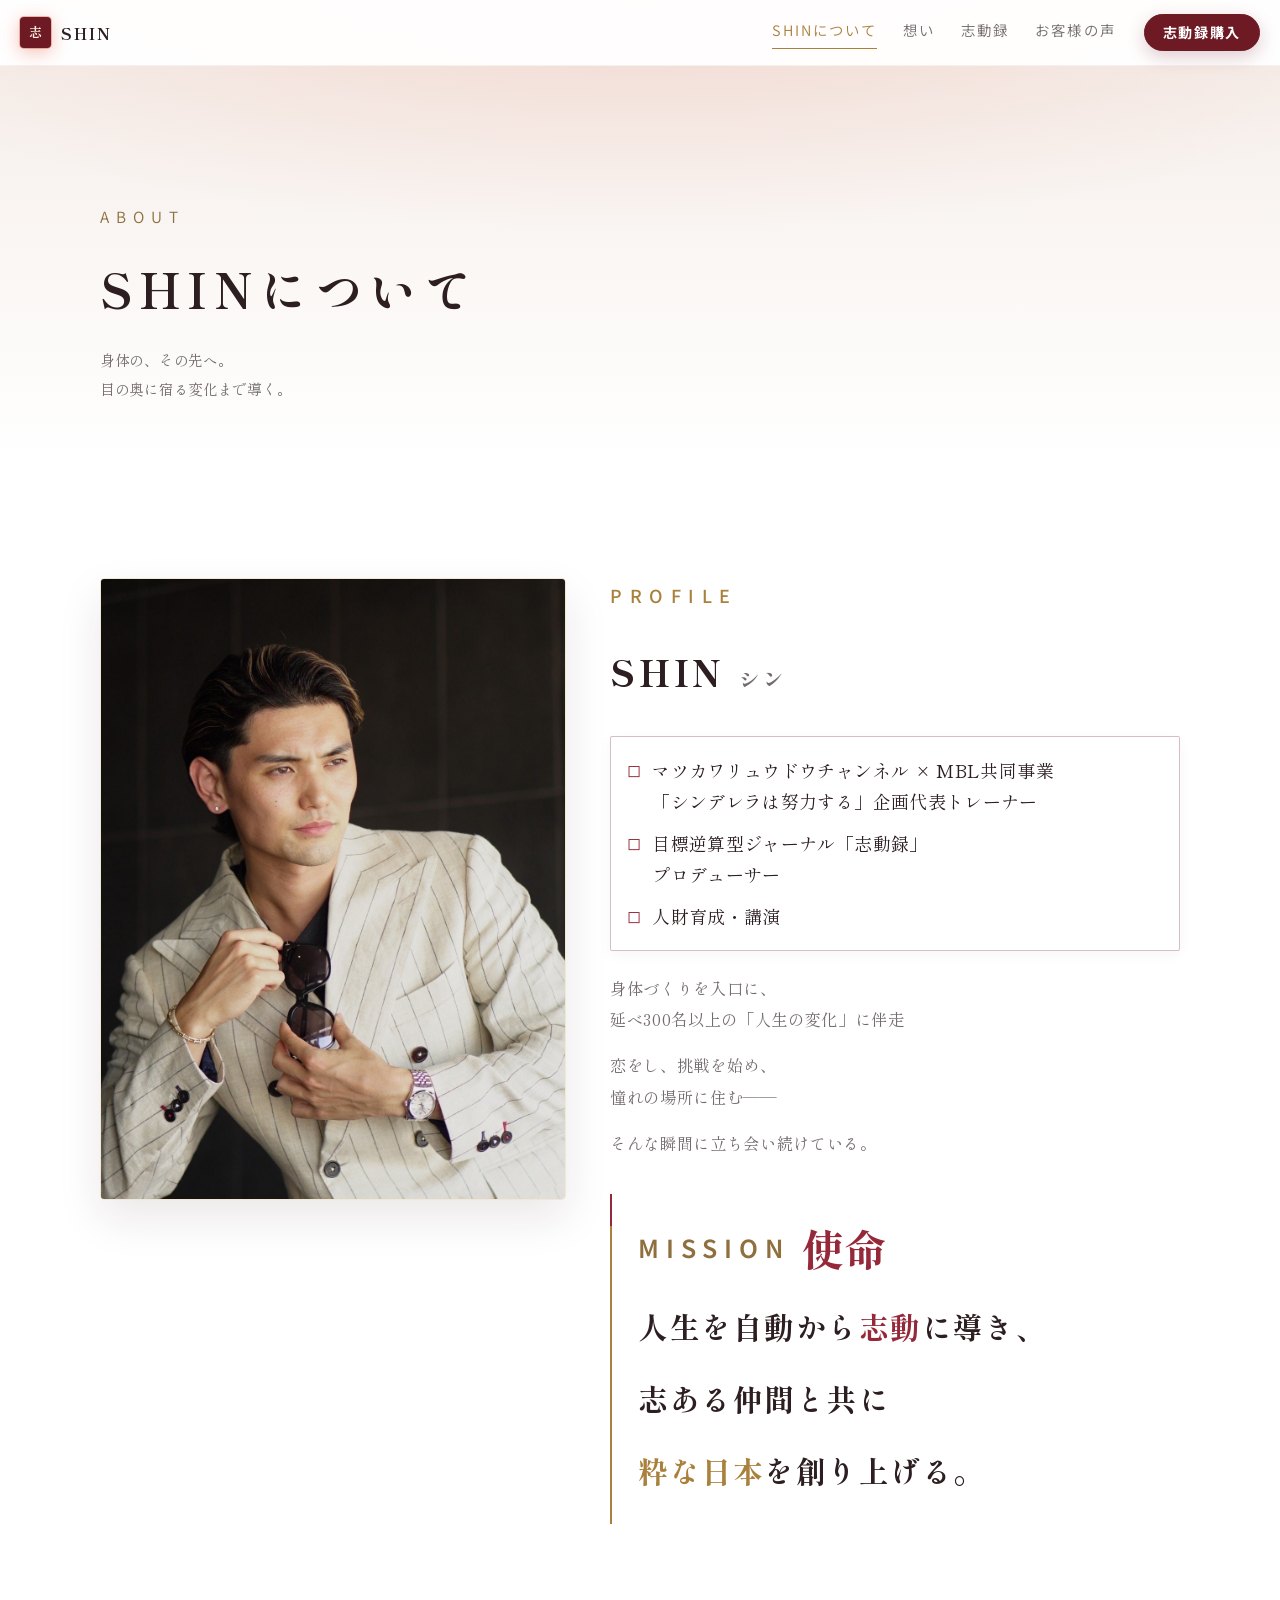
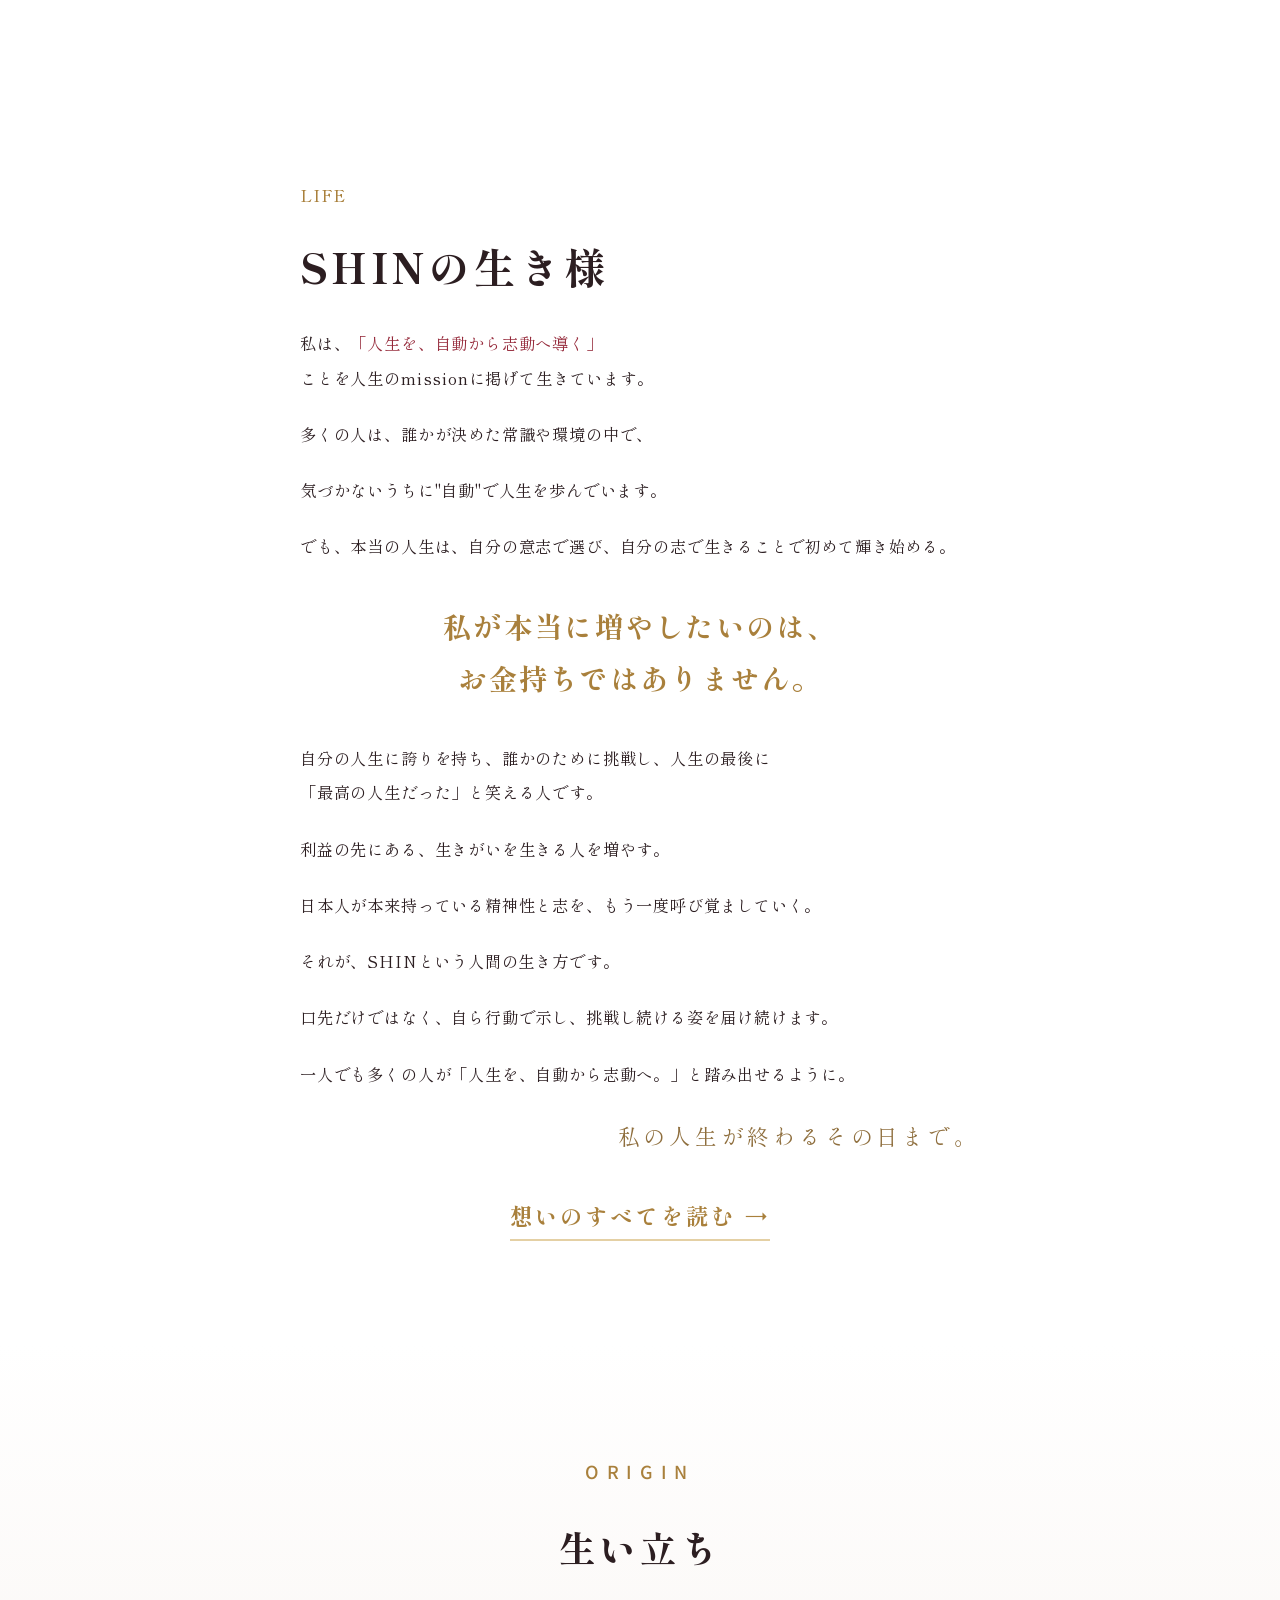
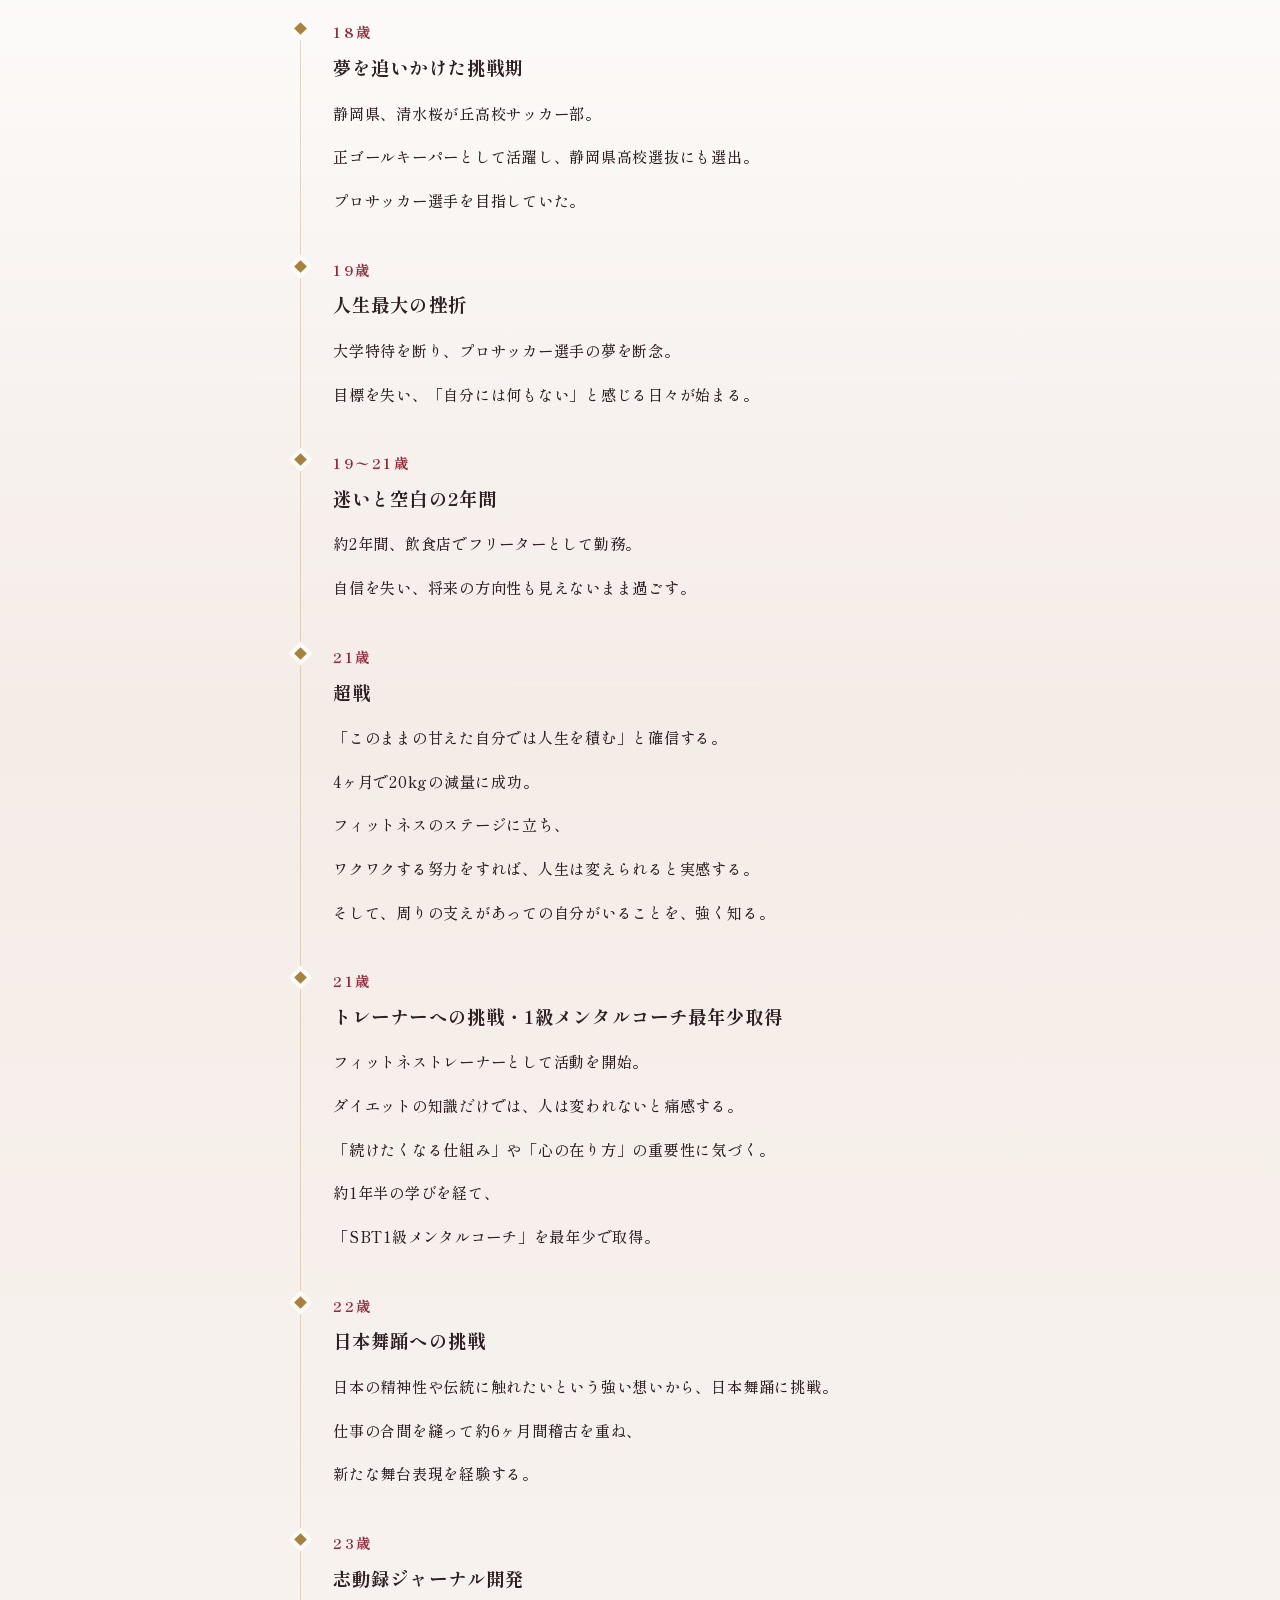
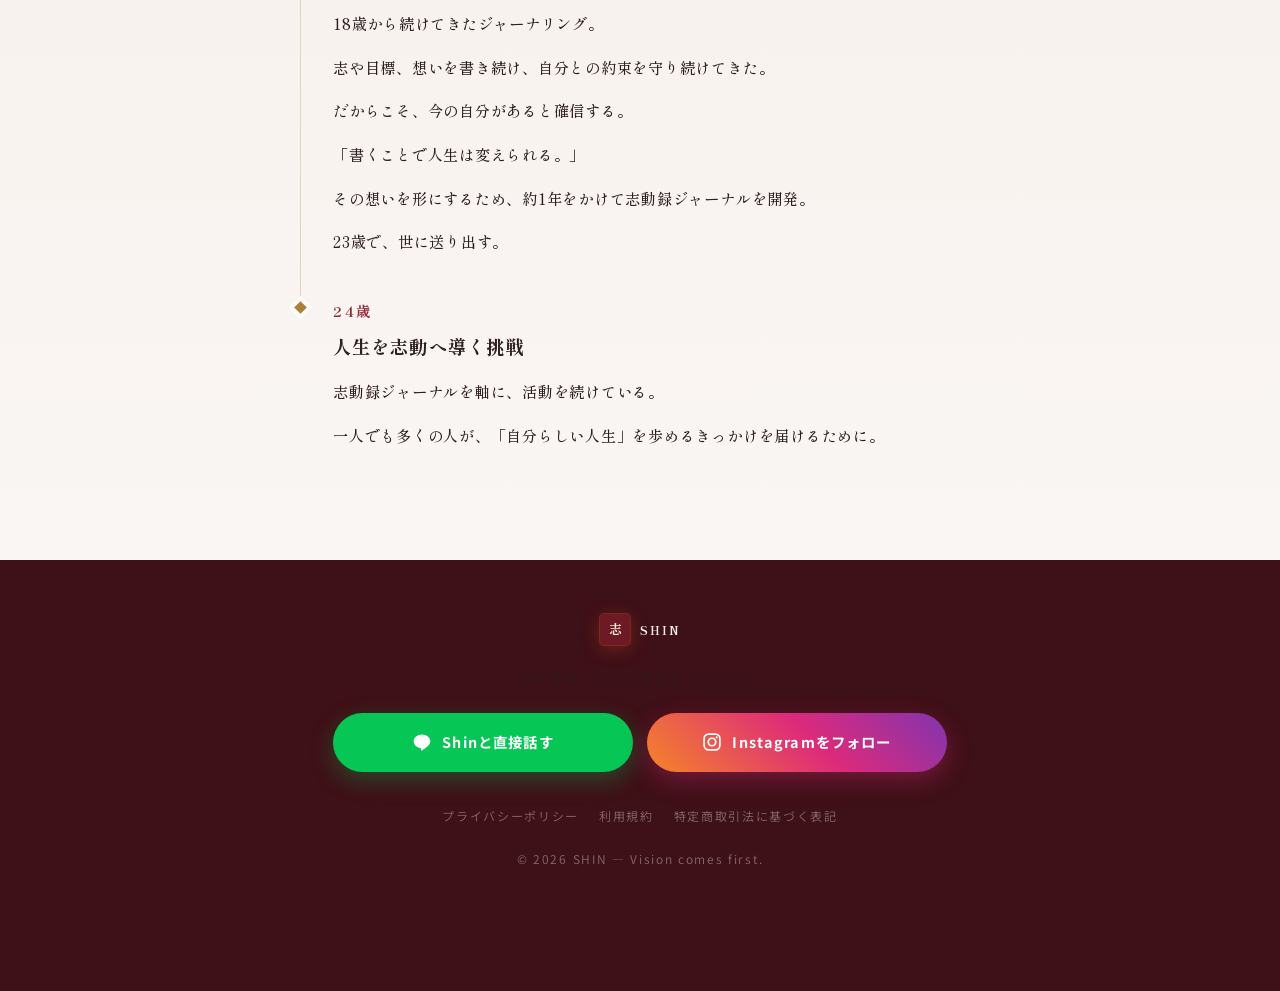
==== commit 6314d804: "右上ボタンを志動録購入にし、Googleフォームへ誘導する。 Co-authored-by: Cursor <cursoragent@cursor.com>" ====
--- a/about.html
+++ b/about.html
@@ -22,7 +22,7 @@
   <div class="header-right">
   <nav><a href="about.html" class="act">SHINについて</a><a href="story.html" class="">想い</a><a href="journal.html" class="">志動録</a><a href="voice.html" class="">お客様の声</a></nav>
   <button class="nav-toggle" type="button" aria-label="メニューを開く" aria-expanded="false"><span></span><span></span></button>
-  <a class="header-cta header-cta-line" href="https://lin.ee/riYjWrx" target="_blank" rel="noopener"><span class="cta-label-long">Shinと直接話す</span><span class="cta-label-short">直接話す</span></a>
+  <a class="header-cta header-cta-line" href="https://forms.gle/T5MAiyMvBQu7ac6z8" target="_blank" rel="noopener"><span class="cta-label-long">志動録購入</span><span class="cta-label-short">志動録購入</span></a>
   </div>
 </header>
 
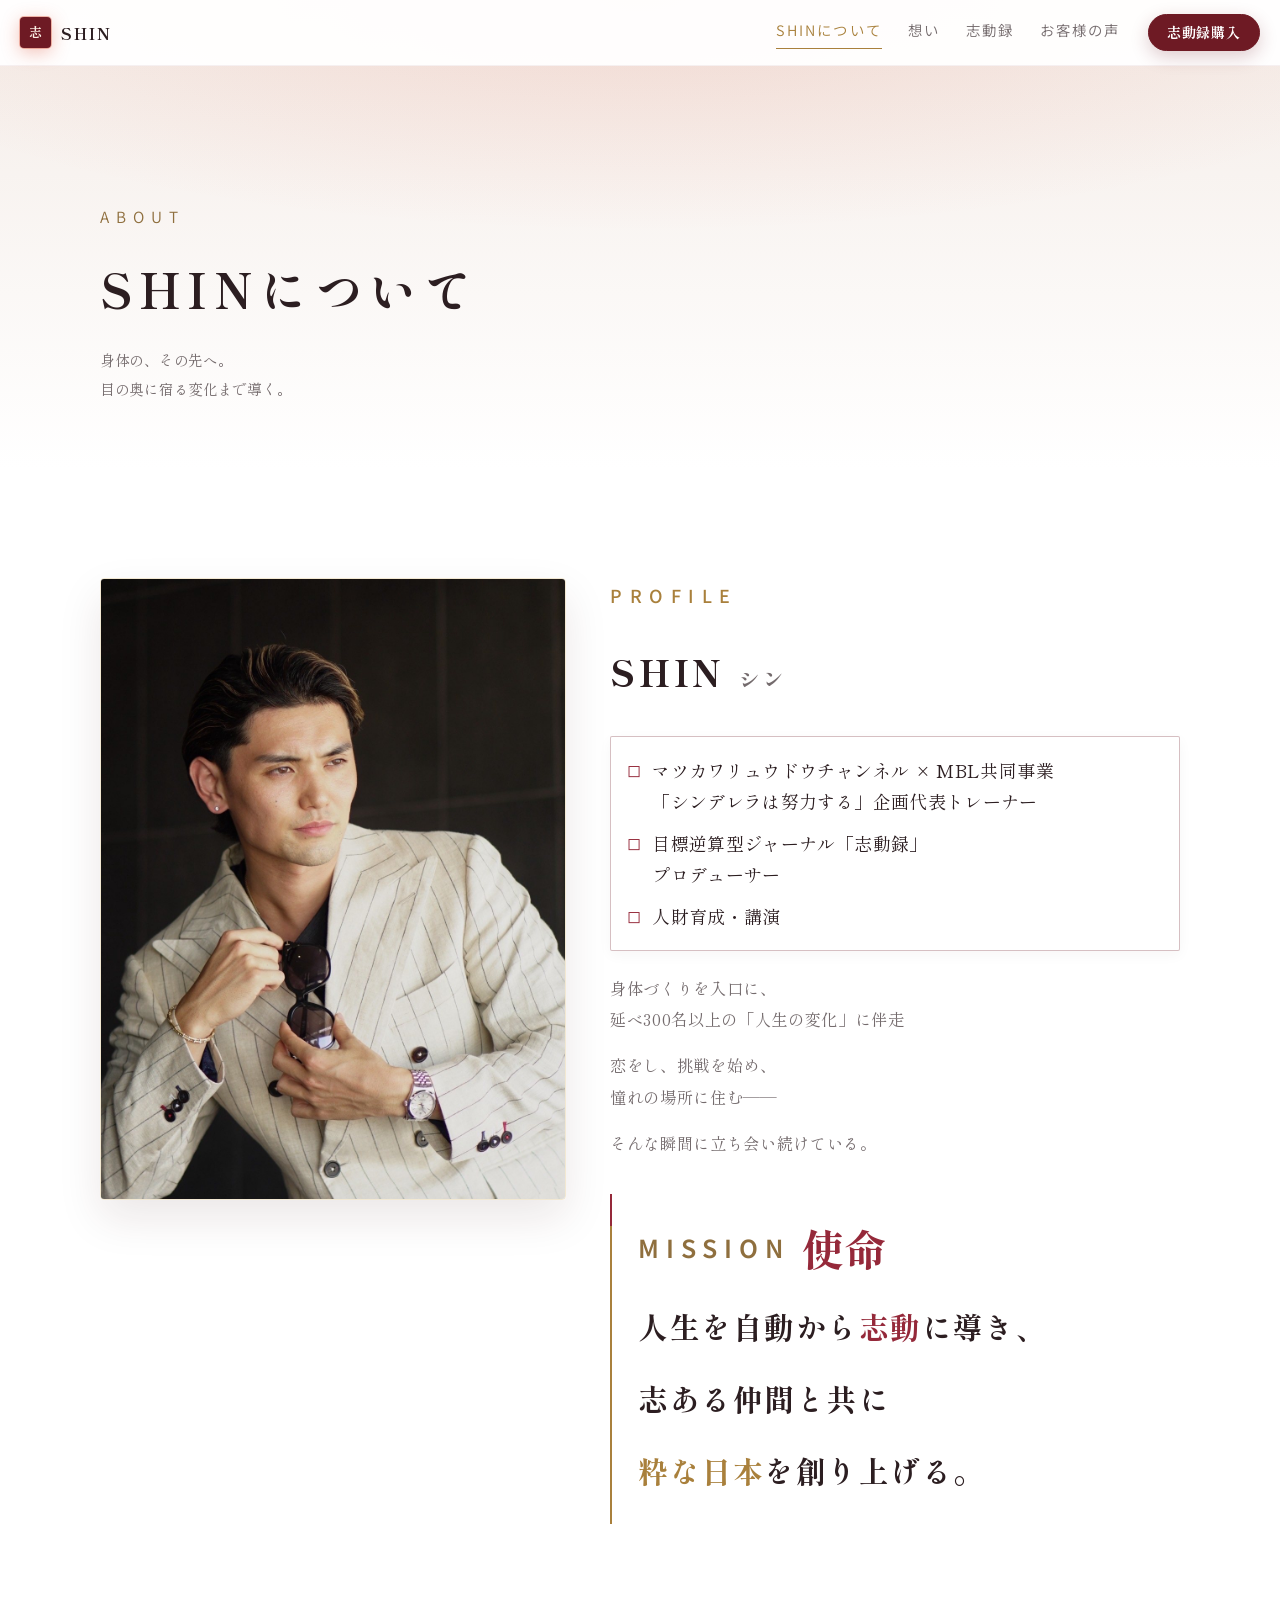
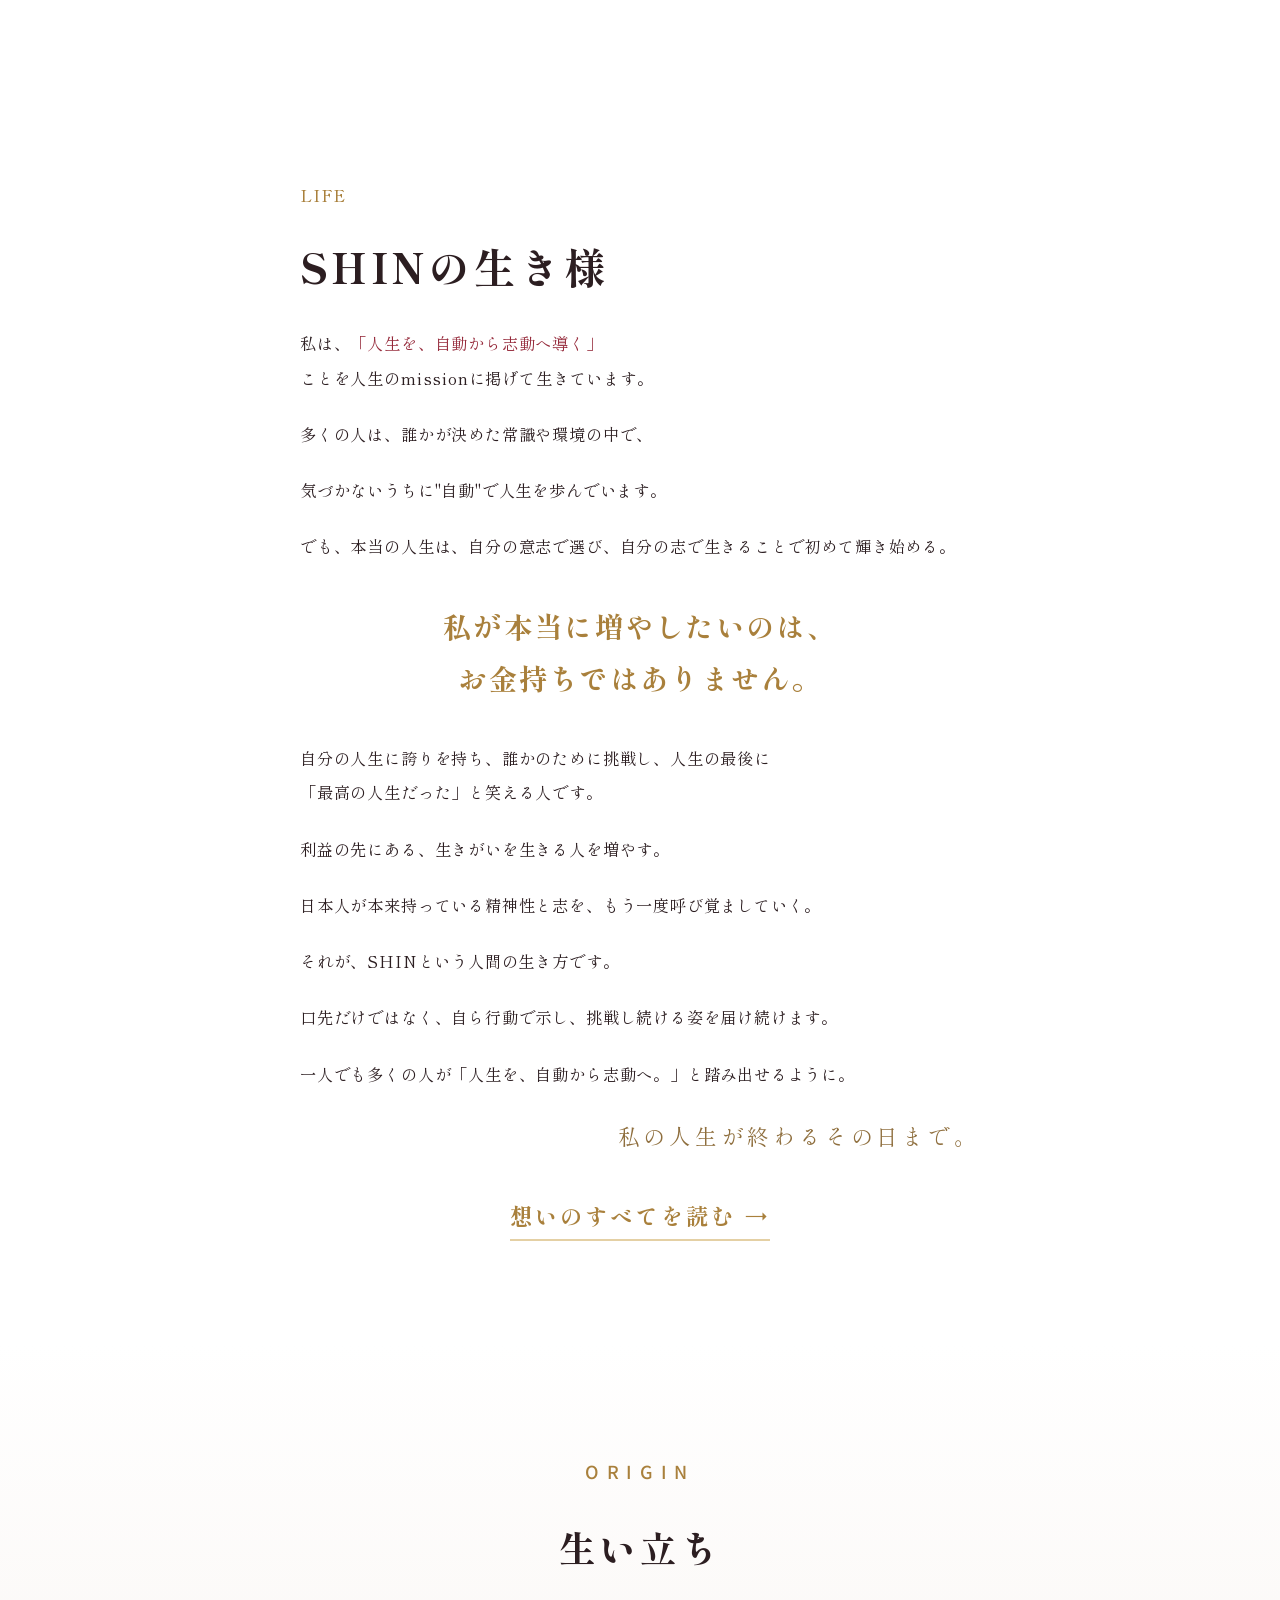
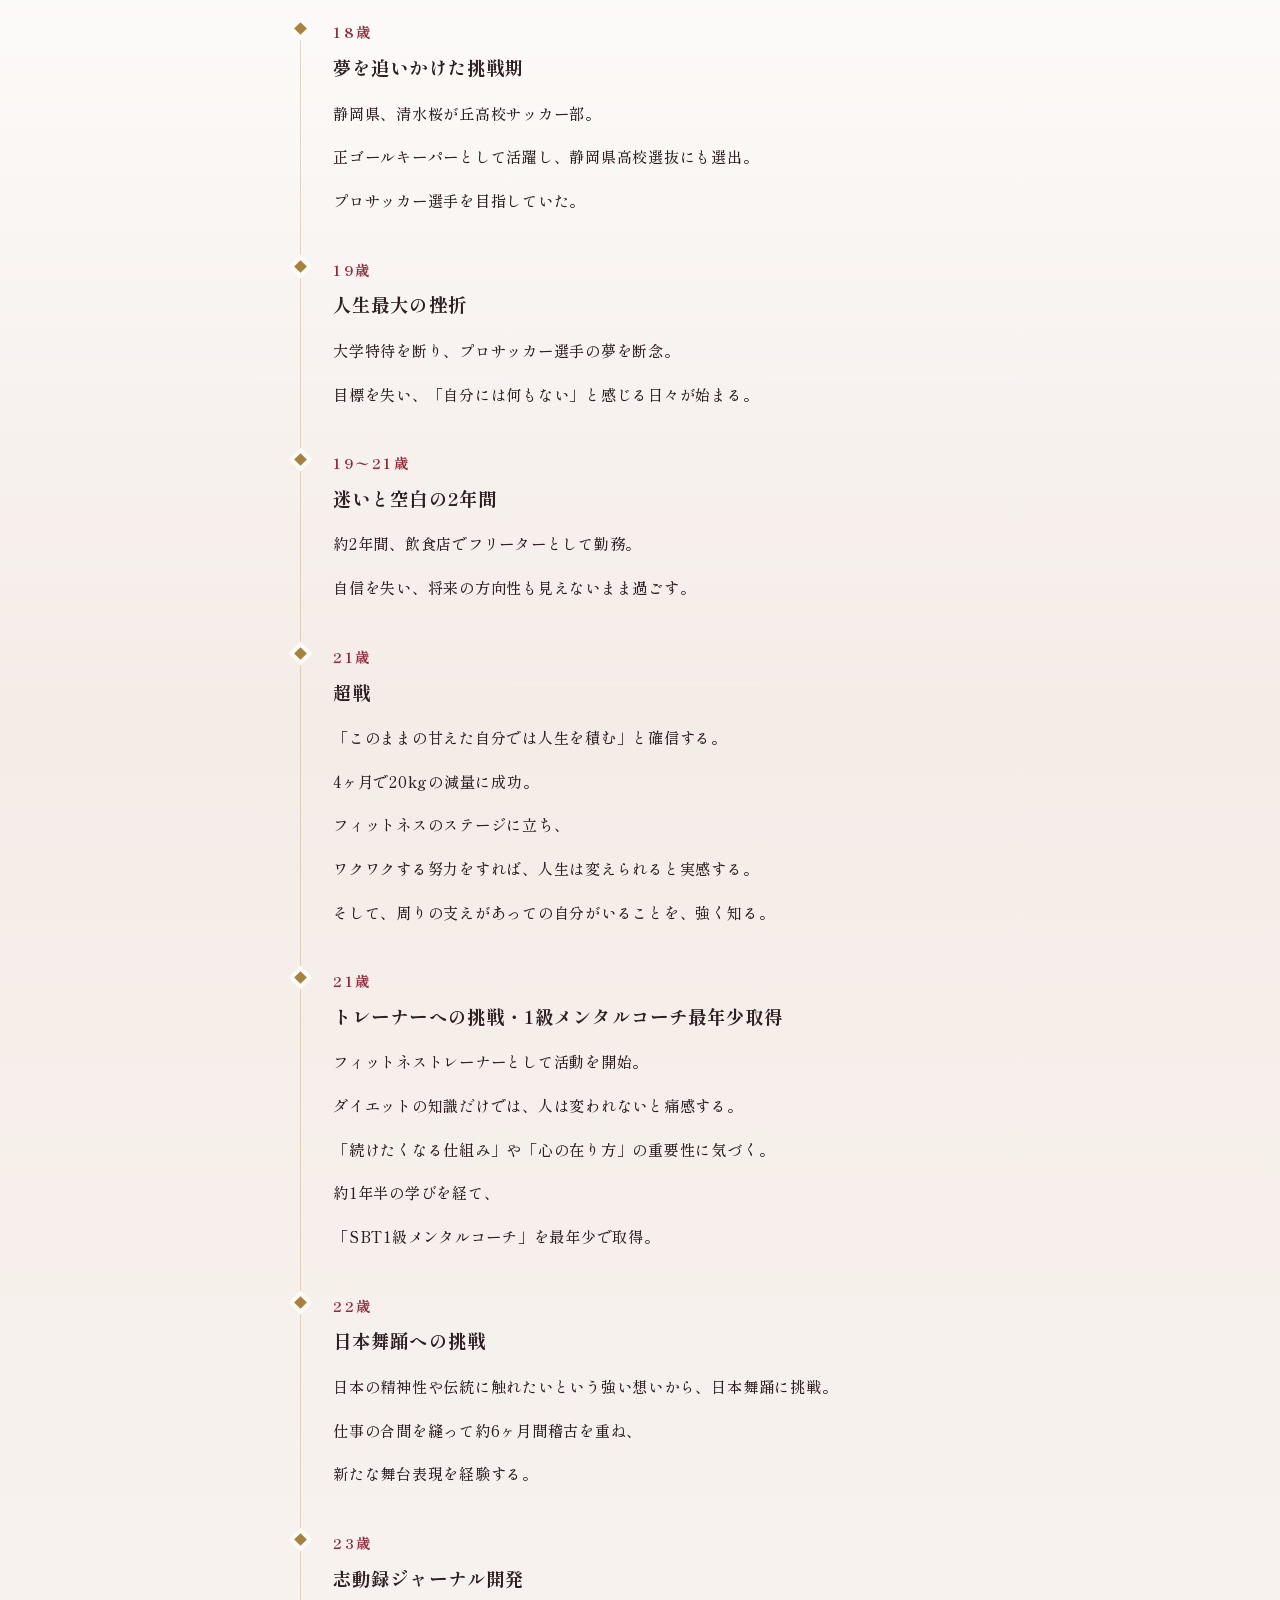
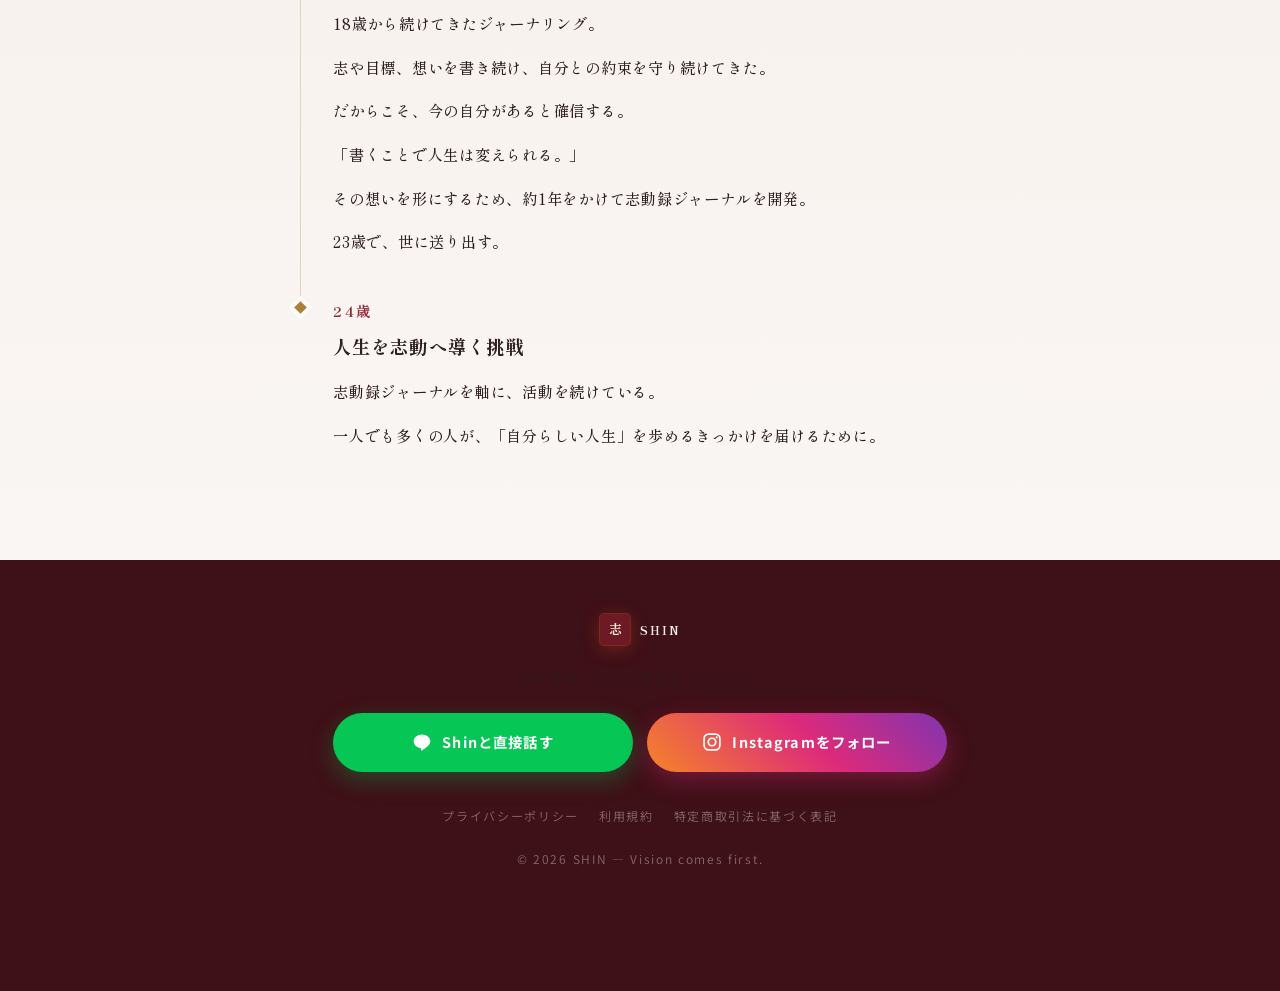
==== commit a6872cc8: "右上の志動録購入ボタンをロゴと同じ明朝体にする。 Co-authored-by: Cursor <cursoragent@cursor.com>" ====
--- a/about.html
+++ b/about.html
@@ -22,7 +22,7 @@
   <div class="header-right">
   <nav><a href="about.html" class="act">SHINについて</a><a href="story.html" class="">想い</a><a href="journal.html" class="">志動録</a><a href="voice.html" class="">お客様の声</a></nav>
   <button class="nav-toggle" type="button" aria-label="メニューを開く" aria-expanded="false"><span></span><span></span></button>
-  <a class="header-cta header-cta-line" href="https://forms.gle/T5MAiyMvBQu7ac6z8" target="_blank" rel="noopener"><span class="cta-label-long">志動録購入</span><span class="cta-label-short">志動録購入</span></a>
+  <a class="header-cta header-cta-line" href="https://forms.gle/T5MAiyMvBQu7ac6z8" target="_blank" rel="noopener"><span class="cta-label-long"><span class="cta-brand">志動録</span>購入</span><span class="cta-label-short"><span class="cta-brand">志動録</span>購入</span></a>
   </div>
 </header>
 
--- a/css/cta.css
+++ b/css/cta.css
@@ -26,7 +26,9 @@
   text-align:center;
   line-height:1.35;
   border-radius:999px;
+  font-family:var(--serif);
   font-weight:700;
+  letter-spacing:.06em;
   box-shadow:0 6px 18px rgba(110,26,36,.22);
   flex-shrink:1;
   min-width:0;
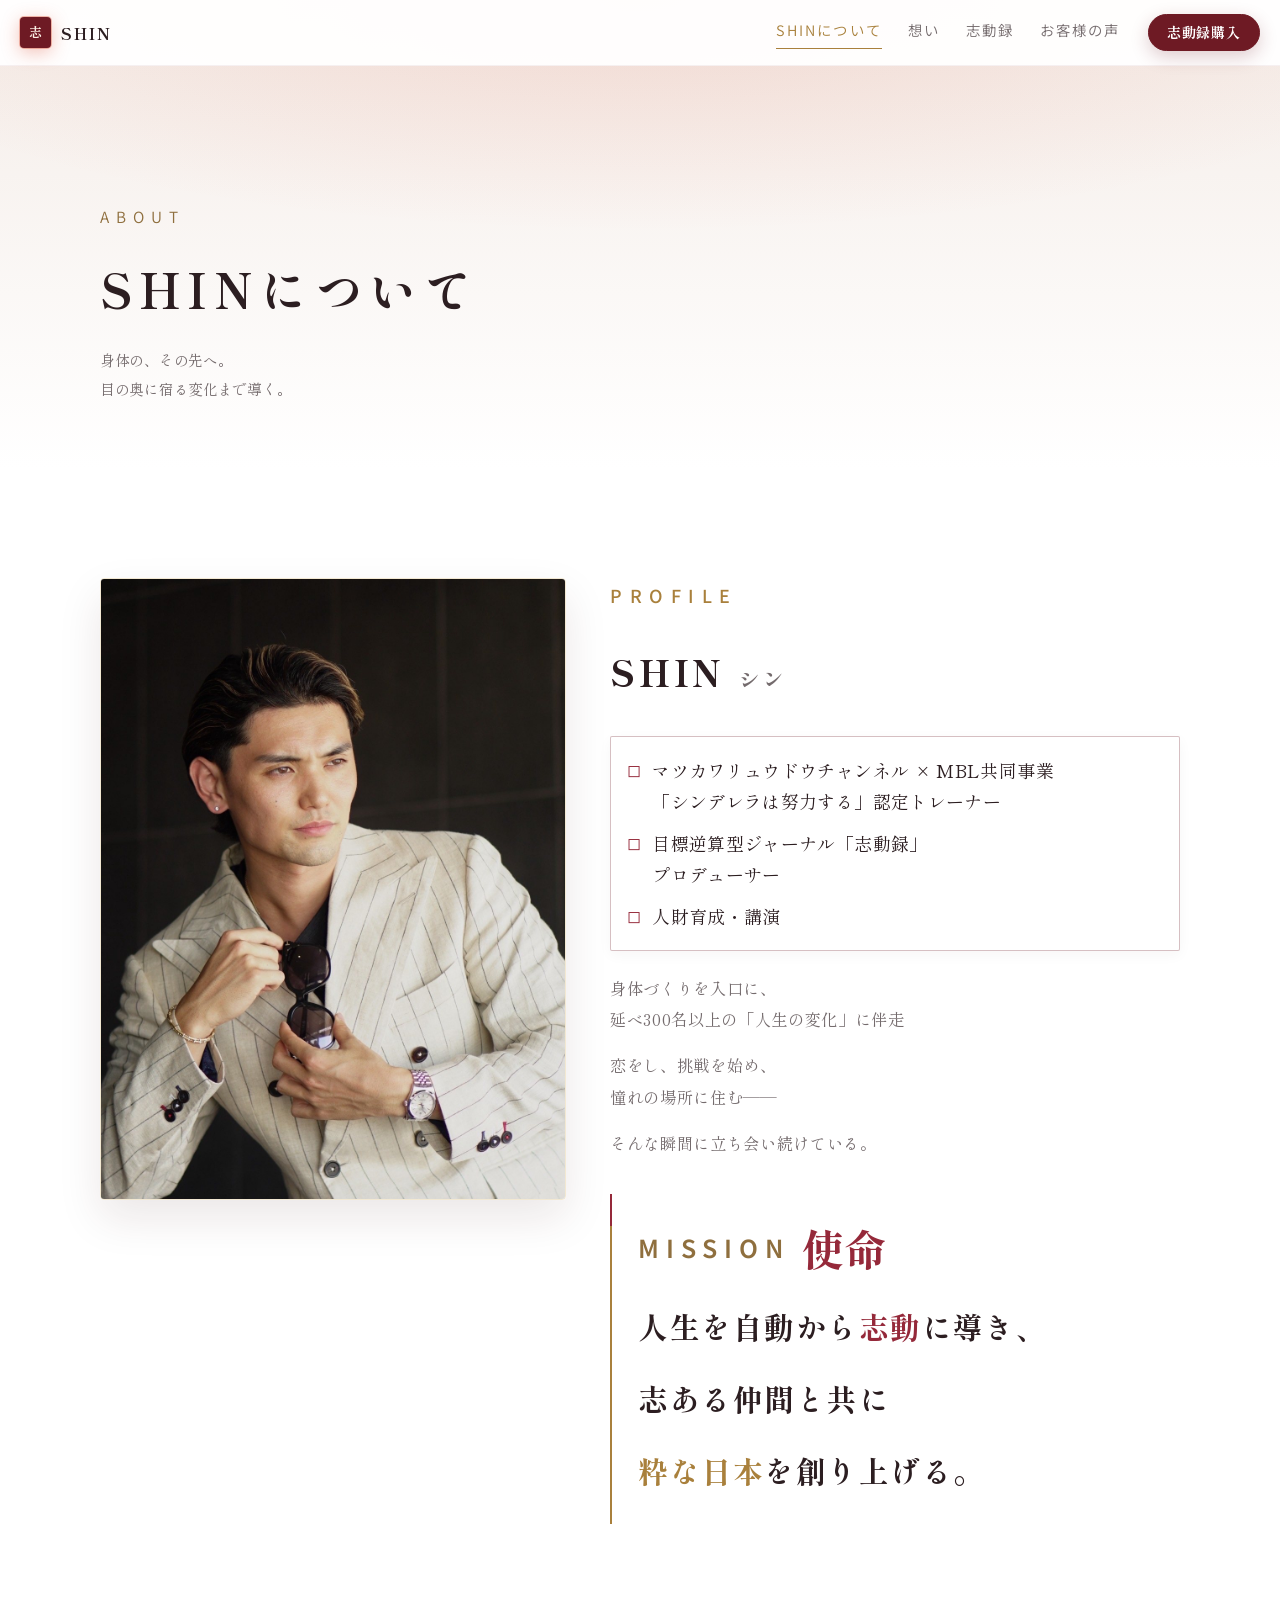
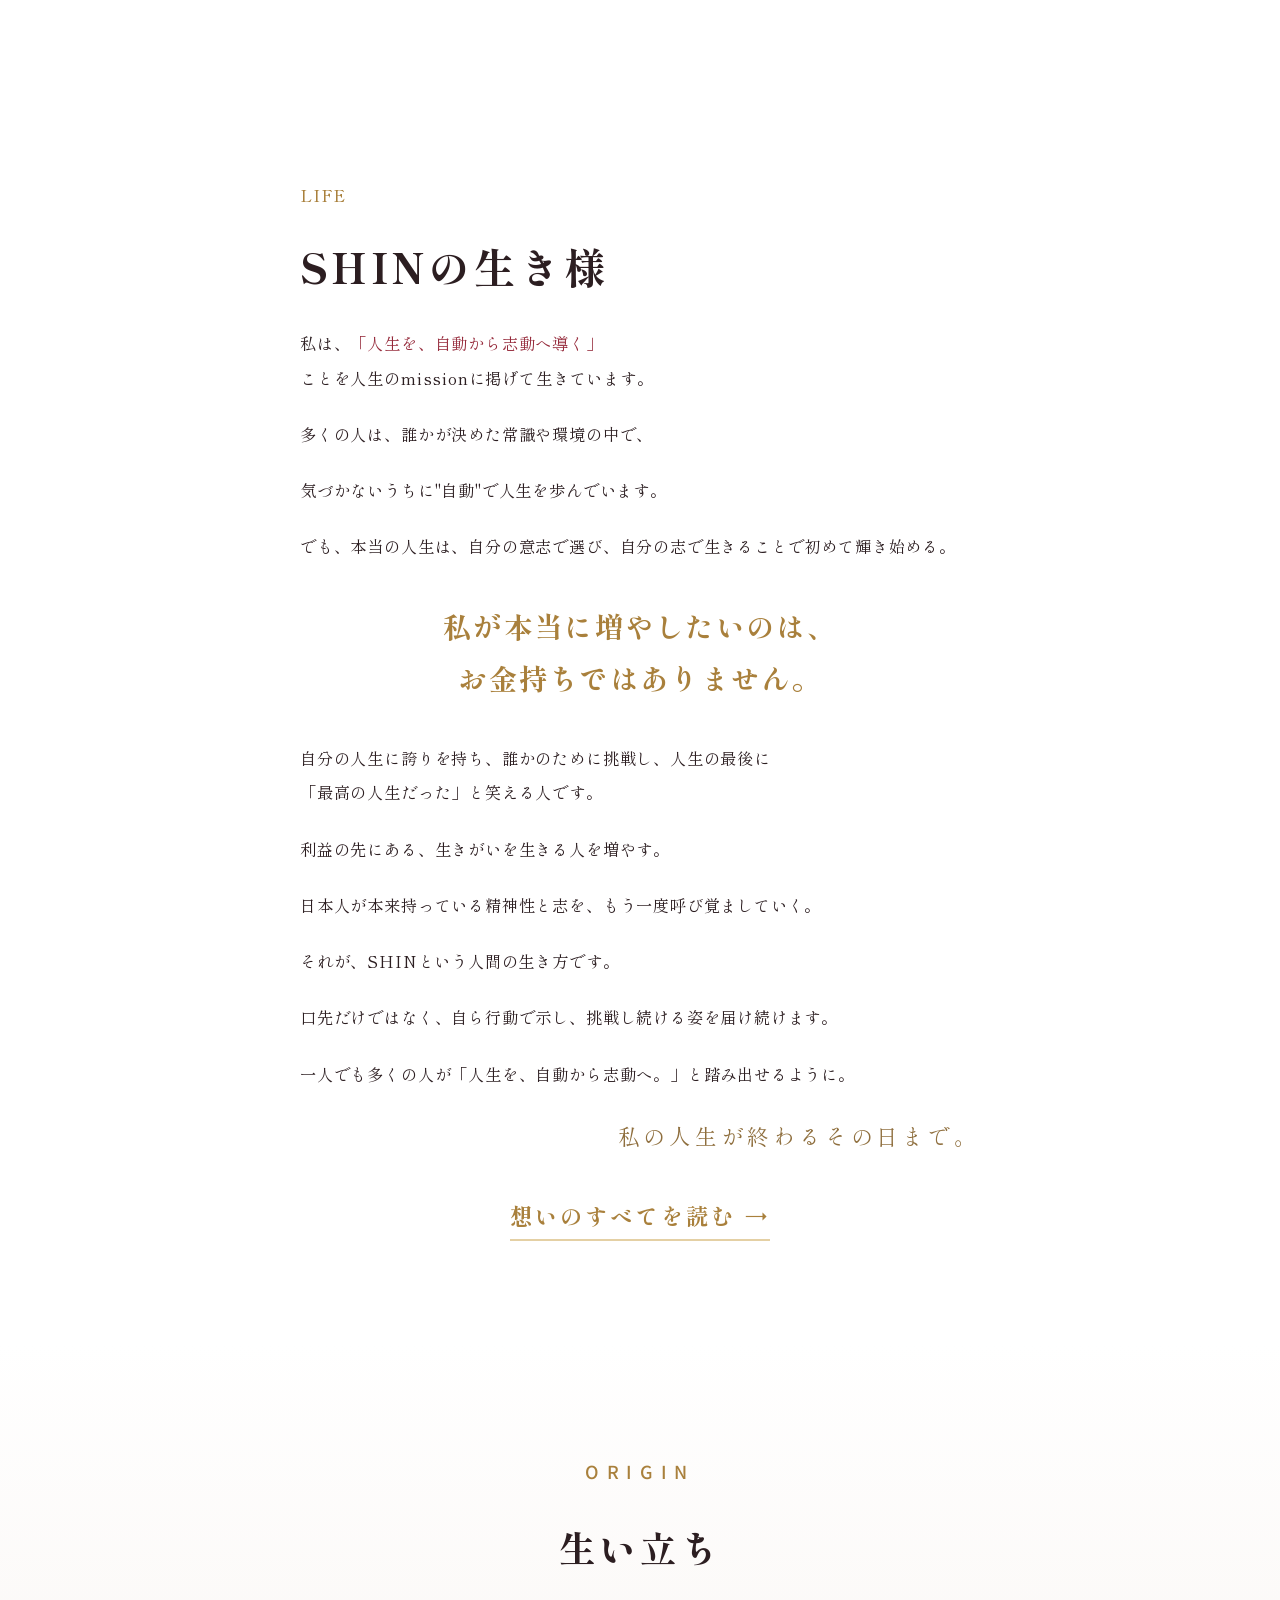
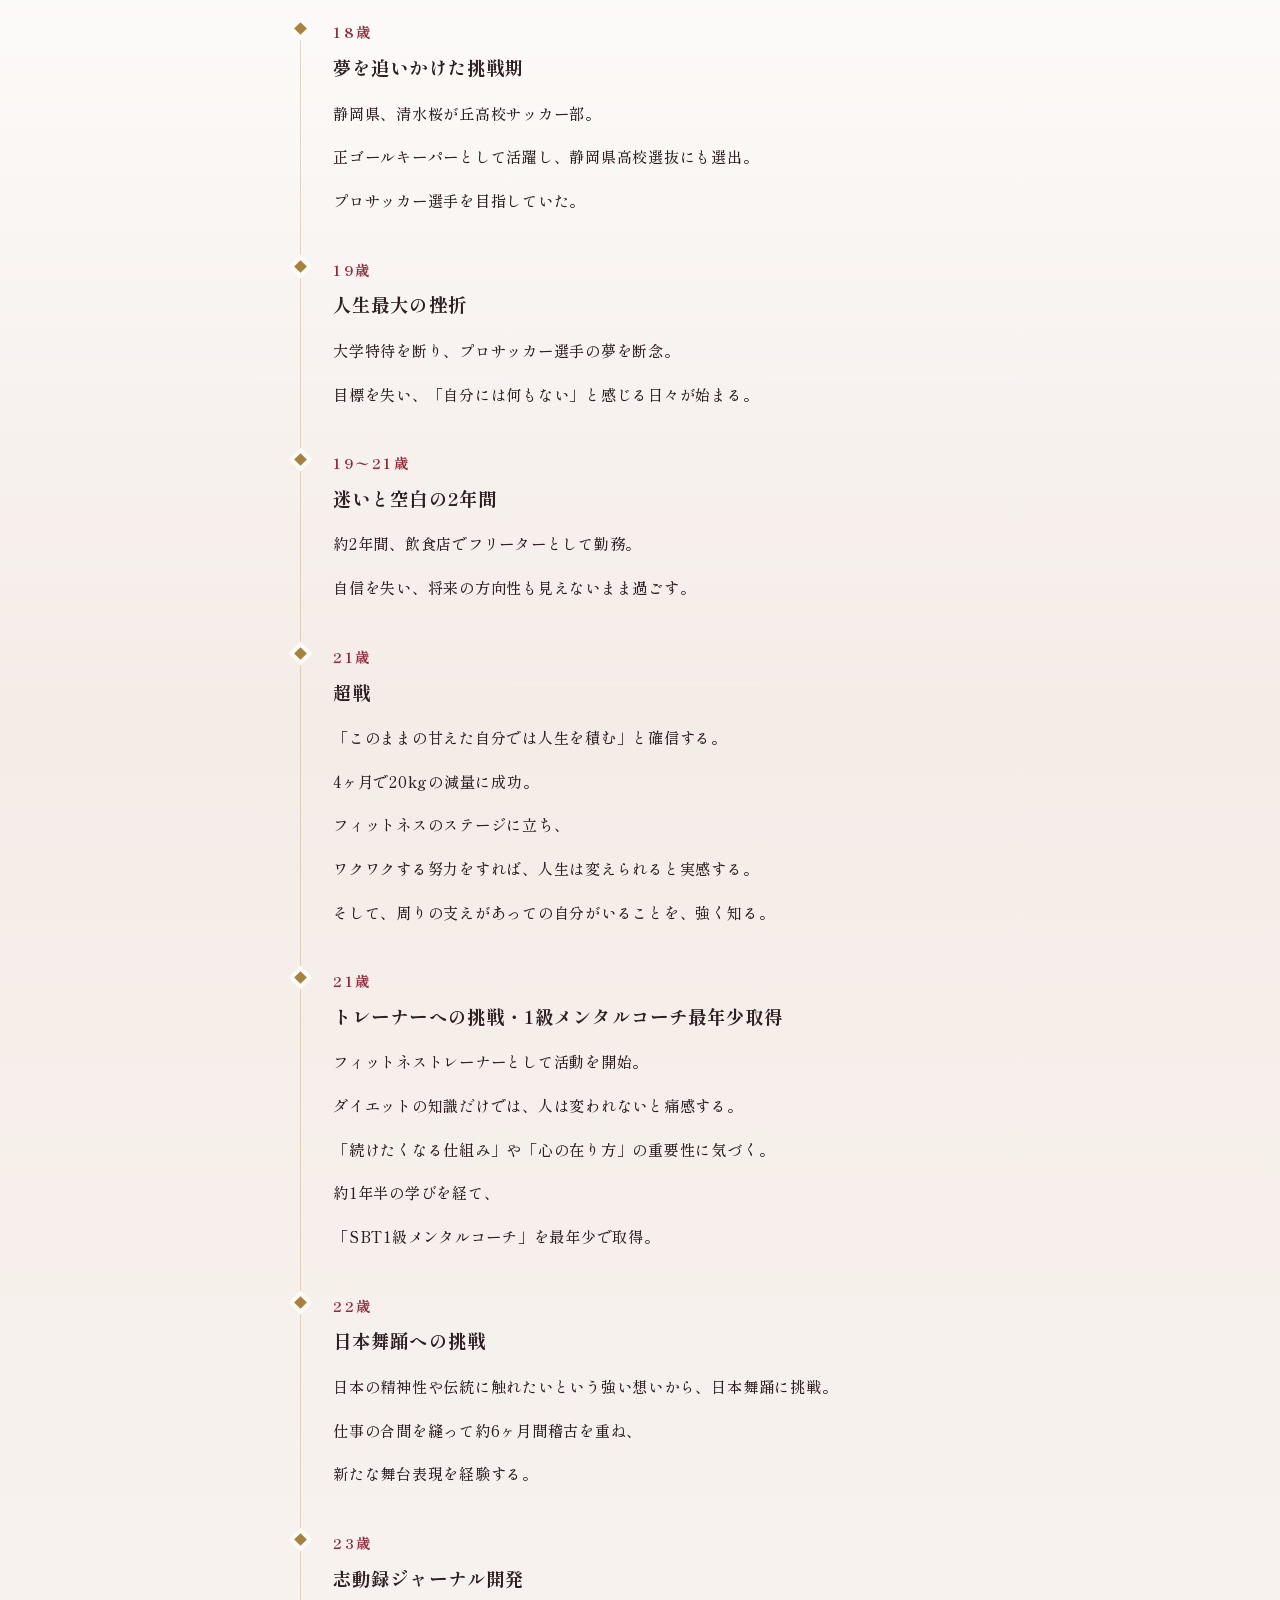
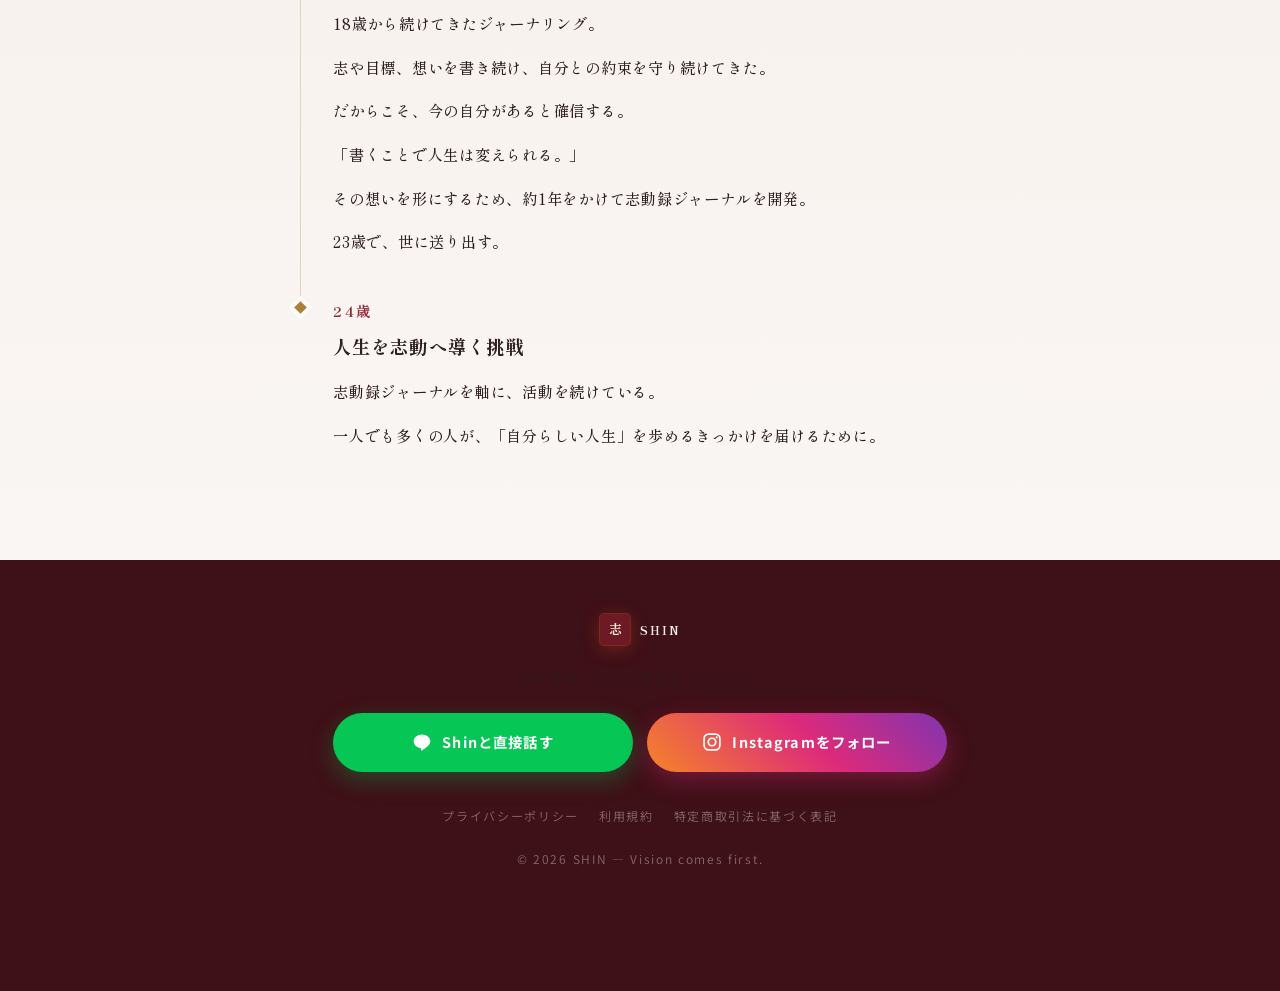
==== commit 4c7b8d21: "肩書きを企画代表トレーナーから認定トレーナーに更新する。 Co-authored-by: Cursor <cursoragent@cursor.com>" ====
--- a/about.html
+++ b/about.html
@@ -42,7 +42,7 @@
       <p class="eyebrow fx">PROFILE</p>
       <h2 class="fx">SHIN<span style="font-size:.55em;color:var(--ink-dim);margin-left:14px;letter-spacing:.2em">シン</span></h2>
       <ul class="prof-roles fx">
-        <li><span class="prof-role-main"><span class="role-keep">マツカワリュウドウチャンネル × MBL共同事業</span><br>「シンデレラは努力する」企画代表トレーナー</span></li>
+        <li><span class="prof-role-main"><span class="role-keep">マツカワリュウドウチャンネル × MBL共同事業</span><br>「シンデレラは努力する」認定トレーナー</span></li>
         <li><span class="prof-role-main">目標逆算型ジャーナル「志動録」<br>プロデューサー</span></li>
         <li><span class="prof-role-main">人財育成・講演</span></li>
       </ul>
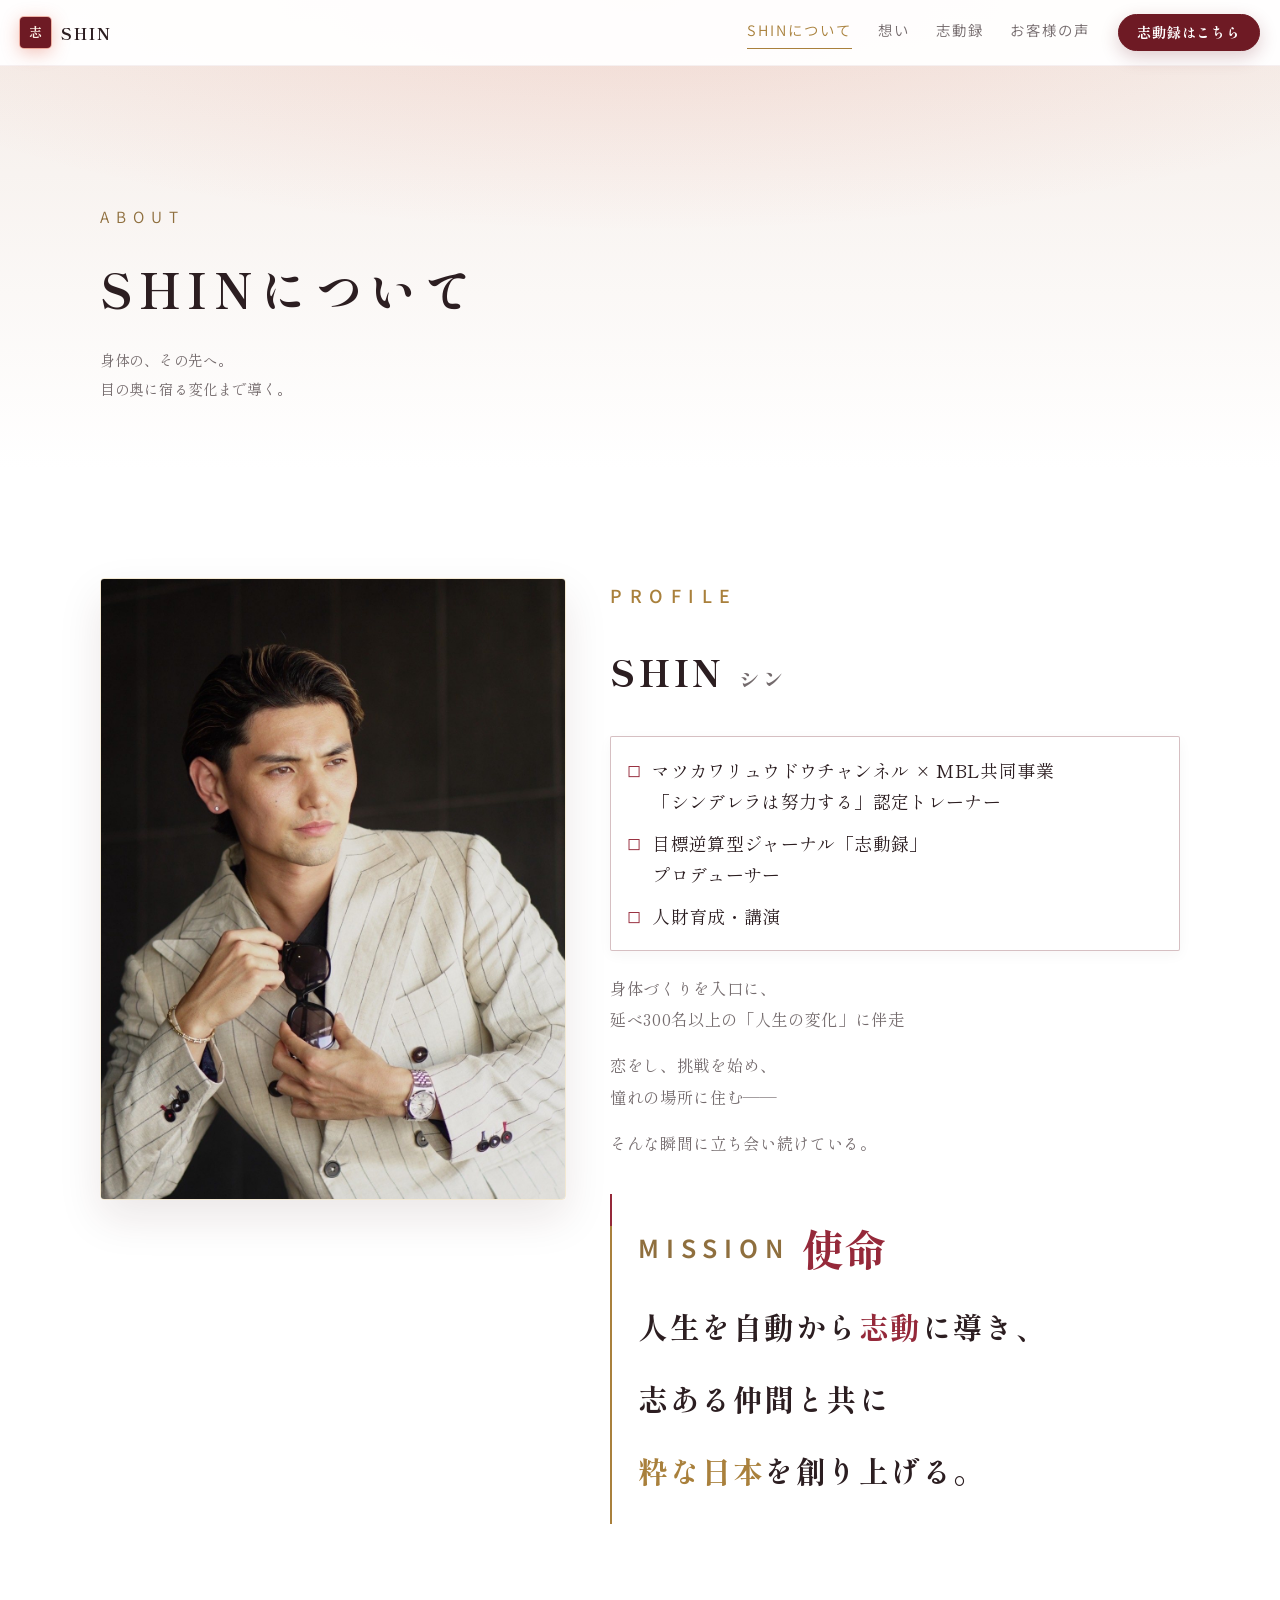
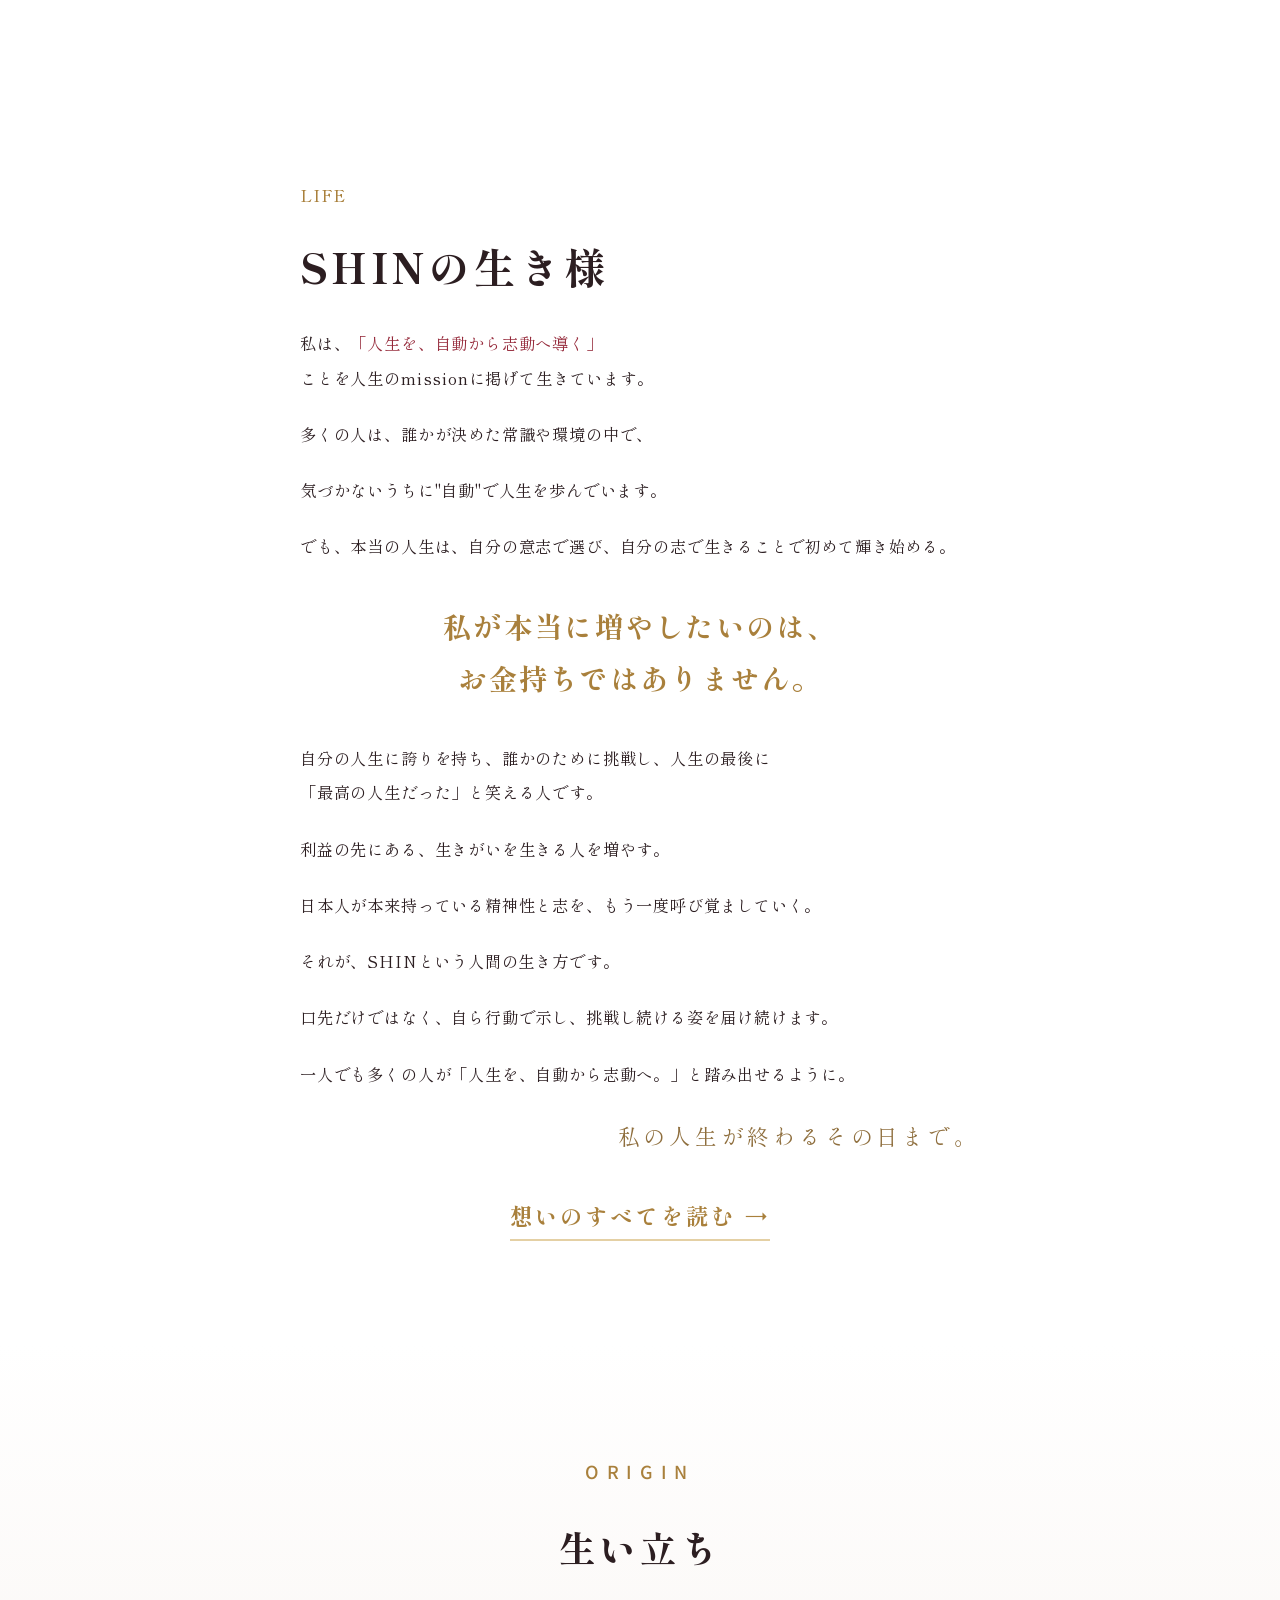
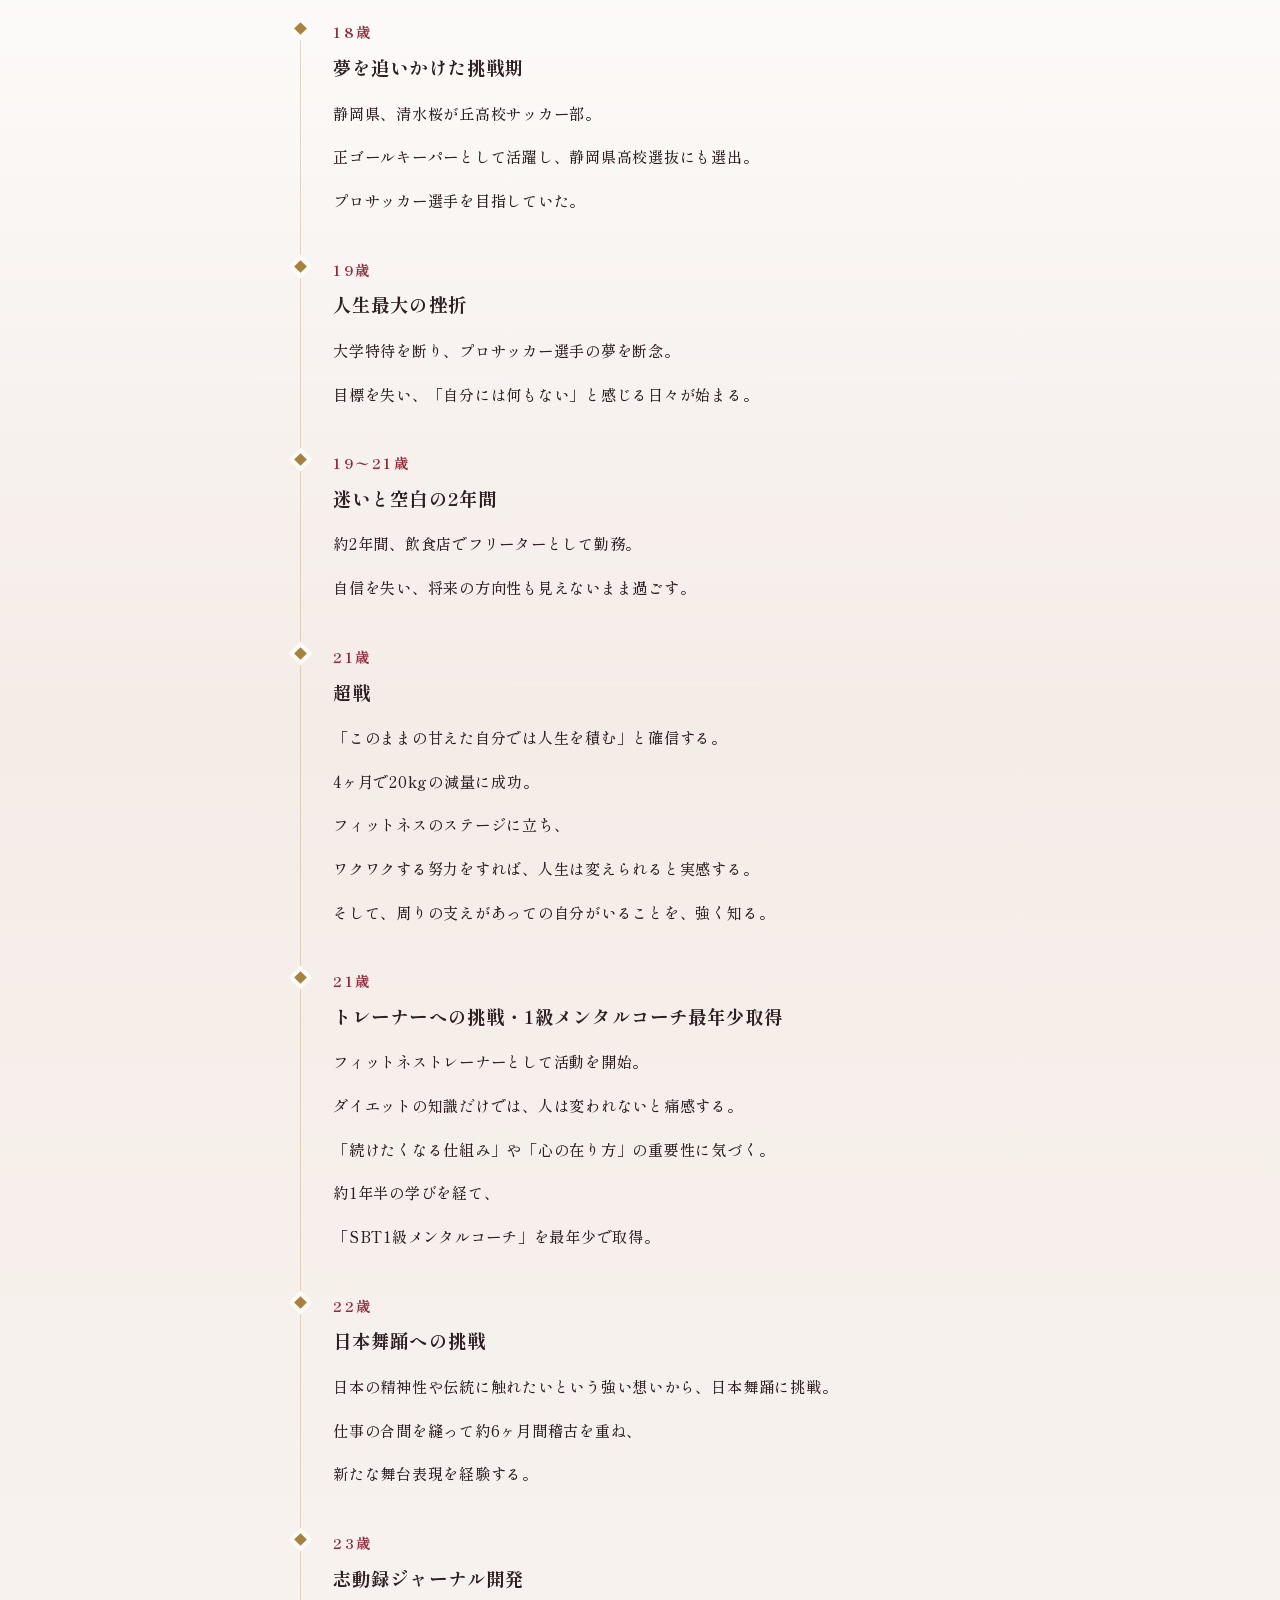
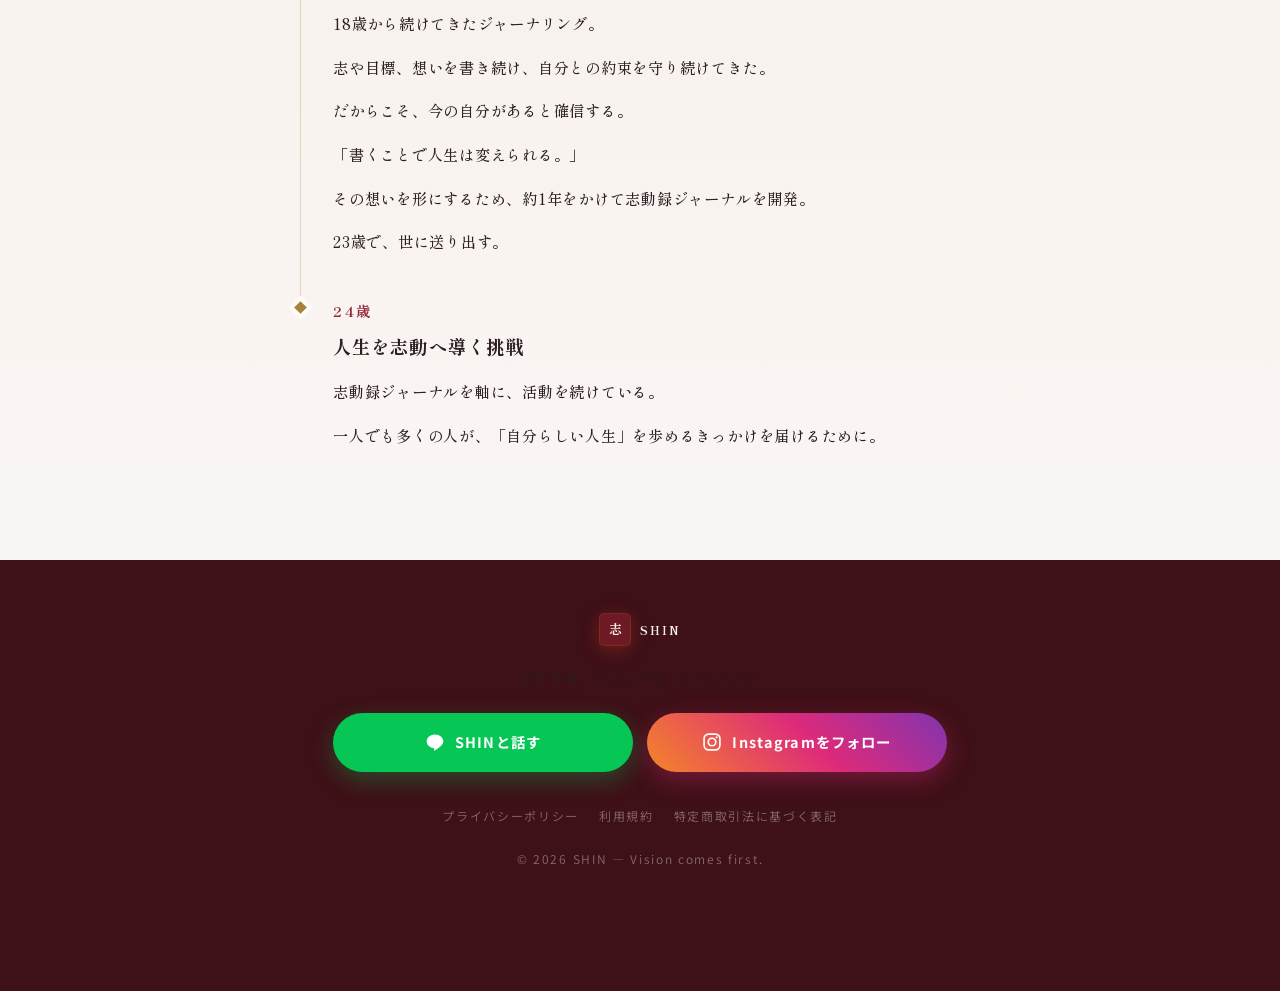
==== commit 454750f1: "右上と下部CTAを「SHINと話す」「志動録はこちら」に揃え、購入導線を更新する。 Co-authored-by: Cursor <cursoragent@cursor.com>" ====
--- a/about.html
+++ b/about.html
@@ -5,6 +5,21 @@
 <meta name="viewport" content="width=device-width, initial-scale=1.0">
 <title>SHINについて｜SHIN Official Website</title>
 <meta name="description" content="SHINのプロフィール・ミッション・活動内容。">
+<link rel="icon" href="/favicon.ico" sizes="any">
+<link rel="icon" type="image/png" sizes="48x48" href="/favicon-48.png">
+<link rel="icon" type="image/png" sizes="192x192" href="/icon-192.png">
+<link rel="apple-touch-icon" href="/apple-touch-icon.png">
+<link rel="canonical" href="https://shin-official-site.vercel.app/about.html">
+<meta property="og:site_name" content="SHIN">
+<meta property="og:type" content="article">
+<meta property="og:title" content="SHINについて｜SHIN Official Website">
+<meta property="og:description" content="SHINのプロフィール・ミッション・活動内容。">
+<meta property="og:url" content="https://shin-official-site.vercel.app/about.html">
+<meta property="og:image" content="https://shin-official-site.vercel.app/img/og-shin.jpg">
+<meta property="og:image:width" content="1200">
+<meta property="og:image:height" content="630">
+<meta name="twitter:card" content="summary_large_image">
+<meta name="twitter:image" content="https://shin-official-site.vercel.app/img/og-shin.jpg">
 <link rel="preconnect" href="https://fonts.googleapis.com">
 <link rel="preconnect" href="https://fonts.gstatic.com" crossorigin>
 <link href="https://fonts.googleapis.com/css2?family=Shippori+Mincho:wght@500;600;700;800&family=Noto+Sans+JP:wght@350;400;500;700&display=swap" rel="stylesheet">
@@ -22,7 +37,7 @@
   <div class="header-right">
   <nav><a href="about.html" class="act">SHINについて</a><a href="story.html" class="">想い</a><a href="journal.html" class="">志動録</a><a href="voice.html" class="">お客様の声</a></nav>
   <button class="nav-toggle" type="button" aria-label="メニューを開く" aria-expanded="false"><span></span><span></span></button>
-  <a class="header-cta header-cta-line" href="https://forms.gle/T5MAiyMvBQu7ac6z8" target="_blank" rel="noopener"><span class="cta-label-long"><span class="cta-brand">志動録</span>購入</span><span class="cta-label-short"><span class="cta-brand">志動録</span>購入</span></a>
+  <a class="header-cta header-cta-line" href="https://claude.ai/artifact/XjbDqoWhagWwefrwSGEk3m" target="_blank" rel="noopener"><span class="cta-label-long"><span class="cta-brand">志動録</span>はこちら</span><span class="cta-label-short"><span class="cta-brand">志動録</span>はこちら</span></a>
   </div>
 </header>
 
@@ -174,7 +189,7 @@
   <div class="sns-btns">
     <a class="sns-btn line" href="https://lin.ee/riYjWrx" target="_blank" rel="noopener">
       <svg viewBox="0 0 24 24" width="20" height="20" fill="currentColor" aria-hidden="true"><path d="M12 3C6.5 3 2 6.7 2 11.2c0 4 3.4 7.4 8 8.1.3.1.8.2.9.5.1.3.1.7 0 1 0 0-.1.7-.1.8-.1.3-.2 1 .9.5s5.8-3.4 7.9-5.9c1.5-1.6 2.4-3.2 2.4-5C22 6.7 17.5 3 12 3z"/></svg>
-      Shinと直接話す
+      SHINと話す
     </a>
     <a class="sns-btn ig" href="https://www.instagram.com/shinnnn.1/" target="_blank" rel="noopener">
       <svg viewBox="0 0 24 24" width="20" height="20" fill="none" stroke="currentColor" stroke-width="2"><rect x="2.5" y="2.5" width="19" height="19" rx="5.5"/><circle cx="12" cy="12" r="4.5"/><circle cx="17.6" cy="6.4" r="1.3" fill="currentColor" stroke="none"/></svg>
@@ -188,7 +203,7 @@
   </div>
   <p>© 2026 SHIN — Vision comes first.</p>
 </footer>
-<div class="sticky-cta" id="stickyCta"><a class="btn-line" href="https://lin.ee/riYjWrx" target="_blank" rel="noopener"><svg viewBox="0 0 24 24" width="20" height="20" fill="currentColor" aria-hidden="true"><path d="M12 3C6.5 3 2 6.7 2 11.2c0 4 3.4 7.4 8 8.1.3.1.8.2.9.5.1.3.1.7 0 1 0 0-.1.7-.1.8-.1.3-.2 1 .9.5s5.8-3.4 7.9-5.9c1.5-1.6 2.4-3.2 2.4-5C22 6.7 17.5 3 12 3z"/></svg>Shinと直接話す</a></div>
+<div class="sticky-cta" id="stickyCta"><div class="sticky-cta-row"><a class="btn-line" href="https://lin.ee/riYjWrx" target="_blank" rel="noopener"><svg viewBox="0 0 24 24" width="20" height="20" fill="currentColor" aria-hidden="true"><path d="M12 3C6.5 3 2 6.7 2 11.2c0 4 3.4 7.4 8 8.1.3.1.8.2.9.5.1.3.1.7 0 1 0 0-.1.7-.1.8-.1.3-.2 1 .9.5s5.8-3.4 7.9-5.9c1.5-1.6 2.4-3.2 2.4-5C22 6.7 17.5 3 12 3z"/></svg>SHINと話す</a><a class="btn-sticky-buy" href="https://claude.ai/artifact/XjbDqoWhagWwefrwSGEk3m" target="_blank" rel="noopener">志動録はこちら</a></div></div>
 <script>
 const io=new IntersectionObserver(es=>{es.forEach(e=>{if(e.isIntersecting){e.target.classList.add('on');io.unobserve(e.target)}})},{threshold:.15});
 document.querySelectorAll('.fx').forEach(el=>io.observe(el));
--- a/css/3-layout.css
+++ b/css/3-layout.css
@@ -72,7 +72,6 @@
 .sns-btn.line{background:#06C755;box-shadow:0 8px 24px rgba(6,199,85,.3)}
 .sticky-cta{position:fixed;left:0;right:0;bottom:0;z-index:60;padding:12px 16px calc(12px + env(safe-area-inset-bottom));background:linear-gradient(0deg,rgba(255,255,255,.97),rgba(255,255,255,.9));border-top:1px solid rgba(110,26,36,.15);box-shadow:0 -8px 24px rgba(62,16,23,.08);transform:translateY(110%);transition:transform .5s cubic-bezier(.2,.7,.2,1)}
 .sticky-cta.show{transform:none}
-.sticky-cta a{display:block;text-align:center;font-weight:700;font-size:.92rem;letter-spacing:.14em;color:#fff;background:linear-gradient(90deg,#5A1420,#8A2334);padding:15px;border-radius:999px}
 @media(min-width:820px){.sticky-cta{display:none}}
 
 /* dissolved from mobile.css — shared layout mobile */
@@ -129,13 +128,8 @@
     padding: 7px 10px;
     letter-spacing: .08em;
   }
-  .sticky-cta a {
-    font-size: clamp(.84rem, 3.2vw, .88rem);
-    padding: 13px;
-    letter-spacing: .1em;
-  }
   footer {
-    padding-bottom: 96px;
+    padding-bottom: 118px;
     font-size: .7rem;
   }
 
--- a/css/cta.css
+++ b/css/cta.css
@@ -53,17 +53,43 @@
   color:#fff;
 }
 
+.sticky-cta-row{
+  display:flex;
+  gap:10px;
+  align-items:stretch;
+}
+.sticky-cta .btn-line,
+.sticky-cta .btn-sticky-buy{
+  display:flex;
+  flex:1;
+  align-items:center;
+  justify-content:center;
+  width:auto;
+  min-width:0;
+  padding:13px 10px;
+  font-size:.78rem;
+  letter-spacing:.06em;
+  border-radius:999px;
+  text-align:center;
+  white-space:nowrap;
+}
 .sticky-cta .btn-line{
-  display:flex;
-  width:100%;
-  padding:15px;
-  font-size:.92rem;
-  letter-spacing:.1em;
   background:#06C755;
   box-shadow:0 8px 24px rgba(6,199,85,.3);
+  color:#fff;
 }
 .sticky-cta .btn-line:hover{
   background:#05b34c;
+}
+.sticky-cta .btn-sticky-buy{
+  font-family:var(--serif);
+  font-weight:700;
+  color:#fff;
+  background:linear-gradient(90deg,#5A1420,#8A2334);
+  box-shadow:0 8px 24px rgba(110,26,36,.28);
+}
+.sticky-cta .btn-sticky-buy:hover{
+  background:linear-gradient(90deg,#6E1A24,#95293A);
 }
 
 .cta-group{
@@ -139,8 +165,9 @@
     padding: 15px 28px;
     letter-spacing: .1em;
   }
-  .sticky-cta .btn-line {
-    font-size: clamp(.84rem, 3.2vw, .88rem);
-    padding: 13px;
+  .sticky-cta .btn-line,
+  .sticky-cta .btn-sticky-buy {
+    font-size: clamp(.72rem, 3vw, .8rem);
+    padding: 12px 8px;
   }
 }
